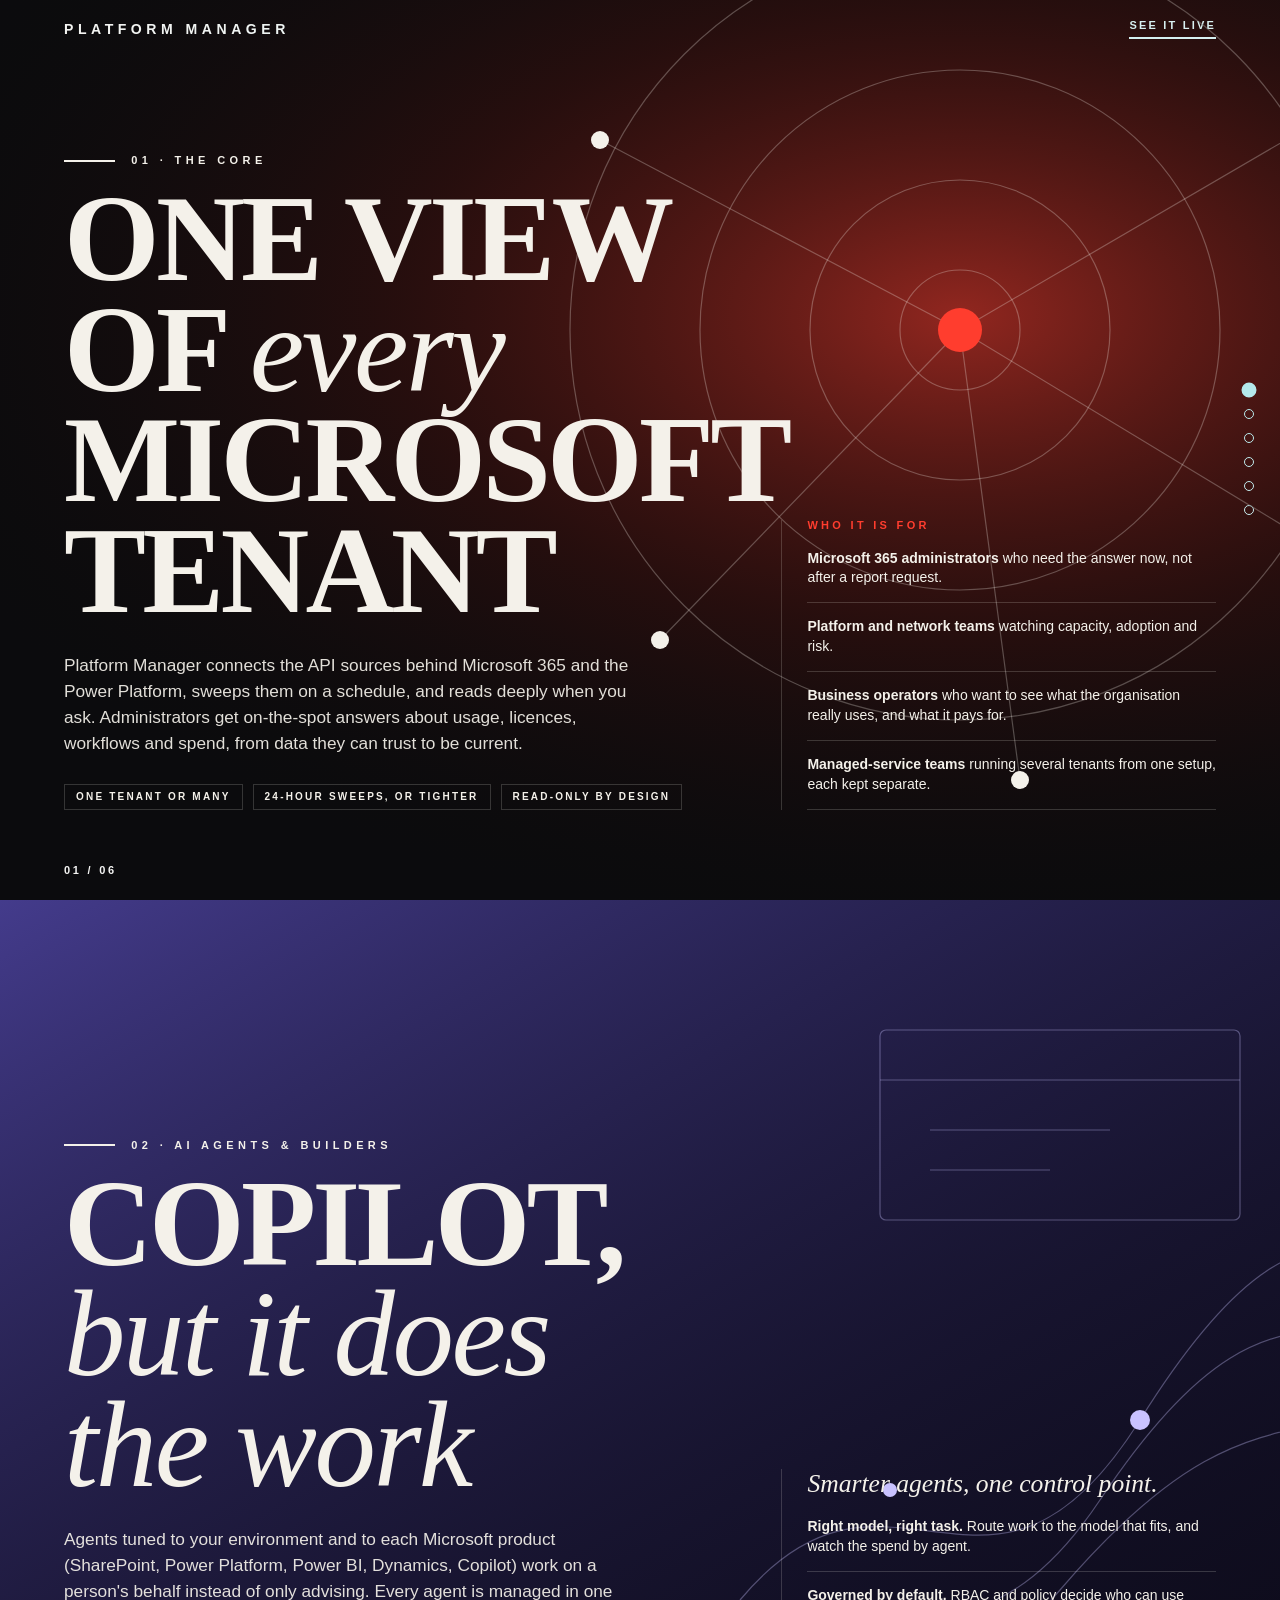
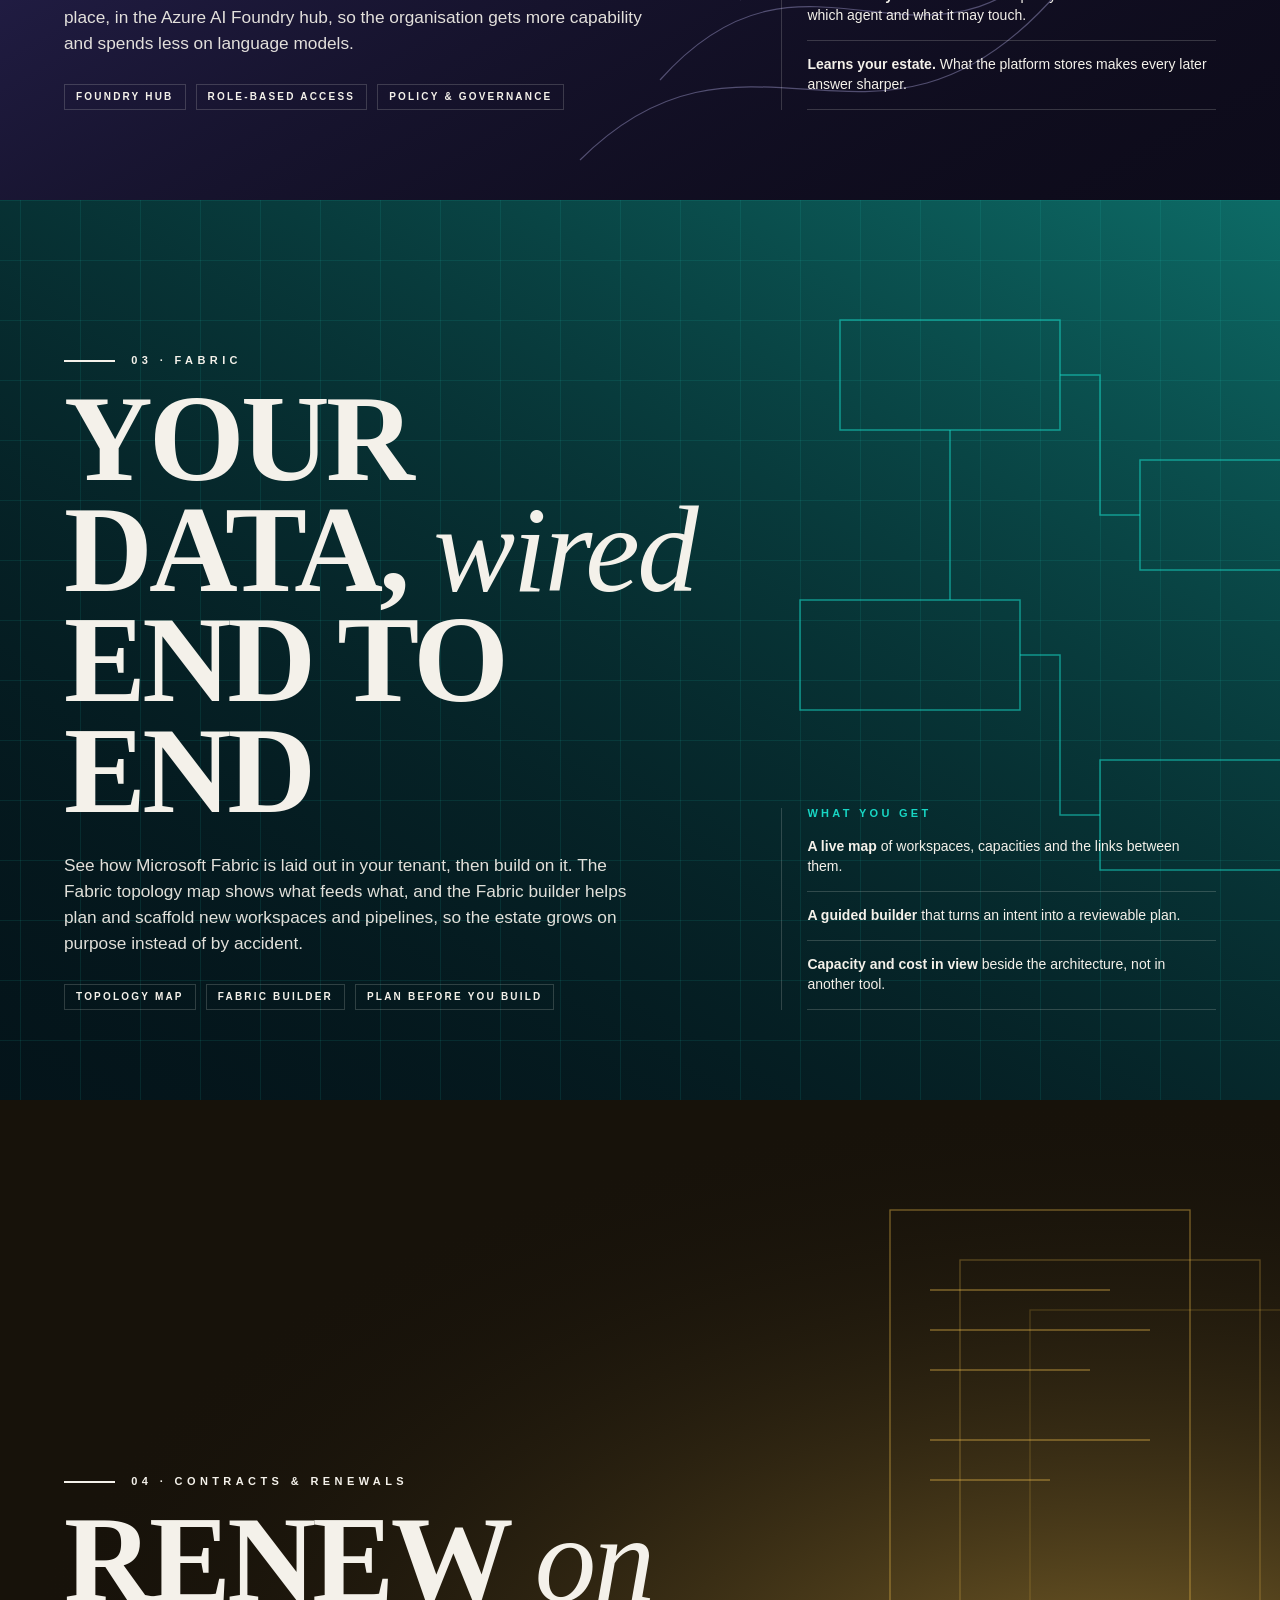
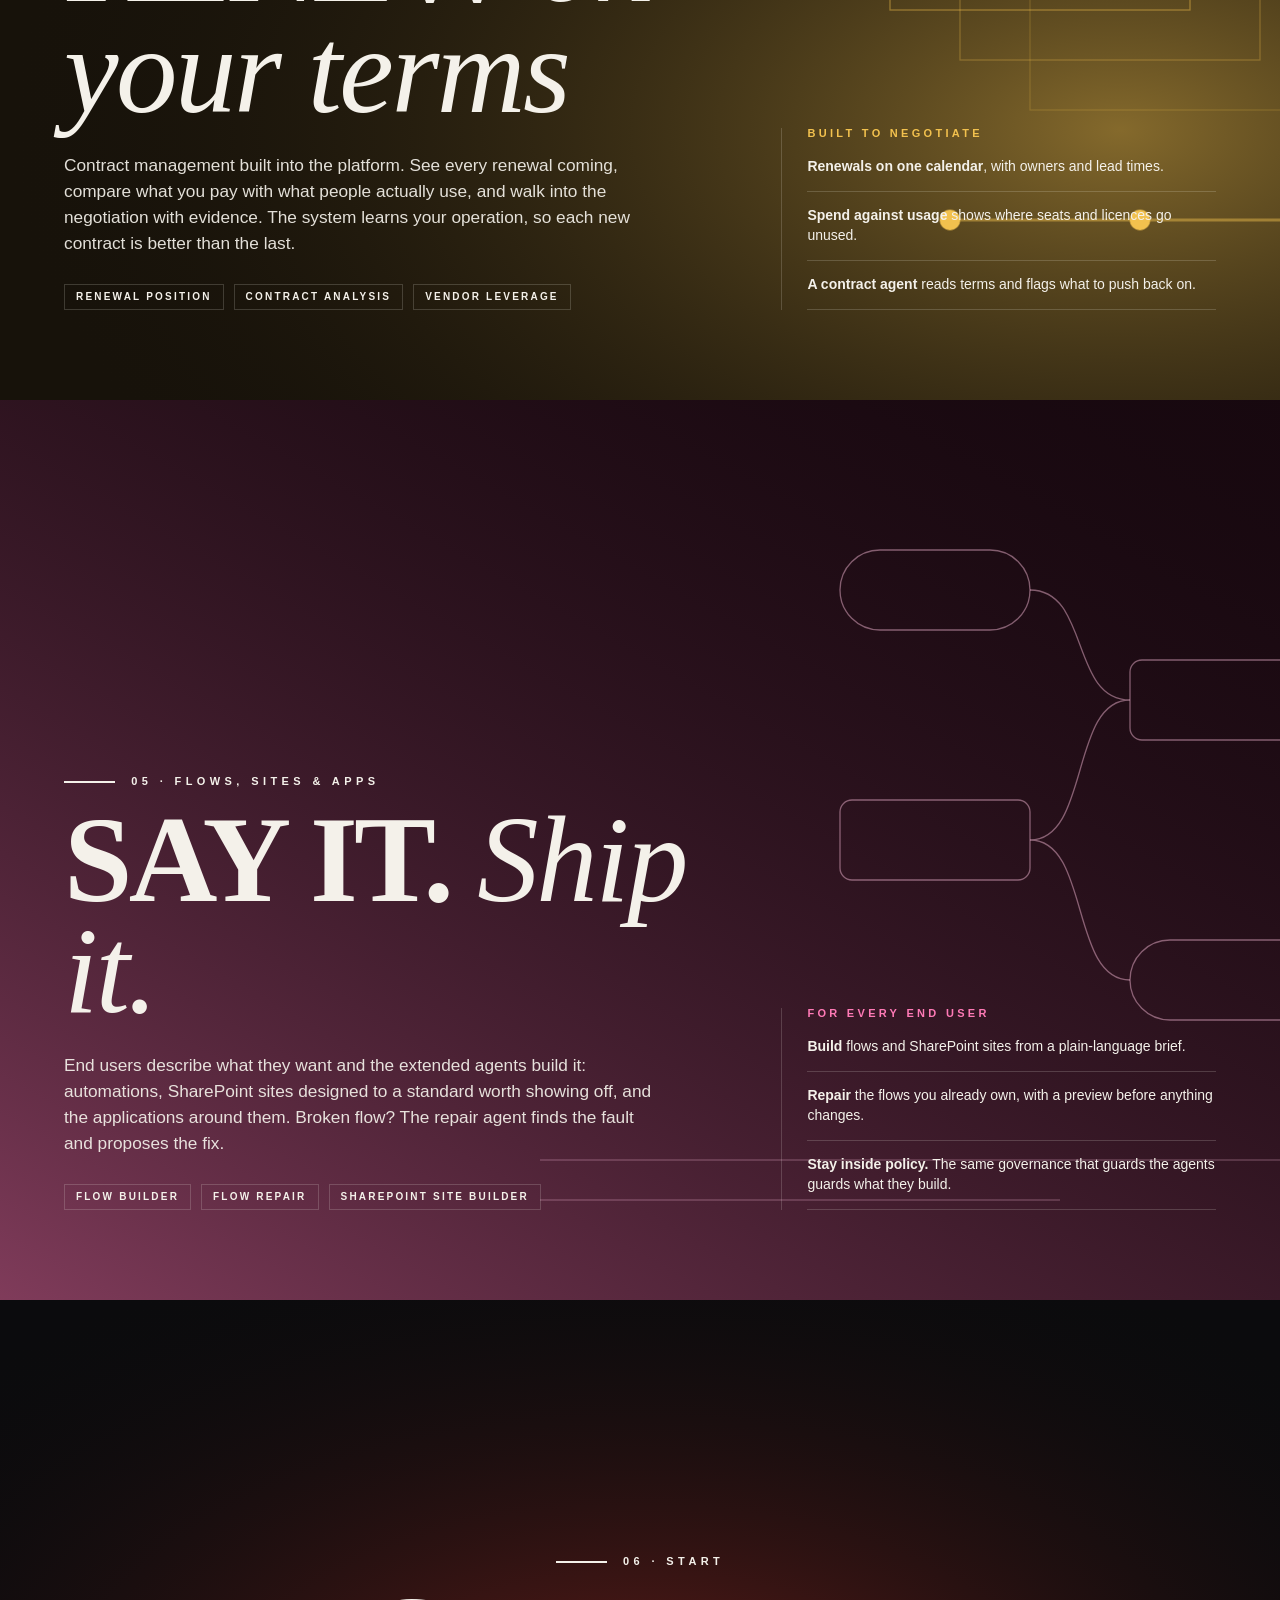
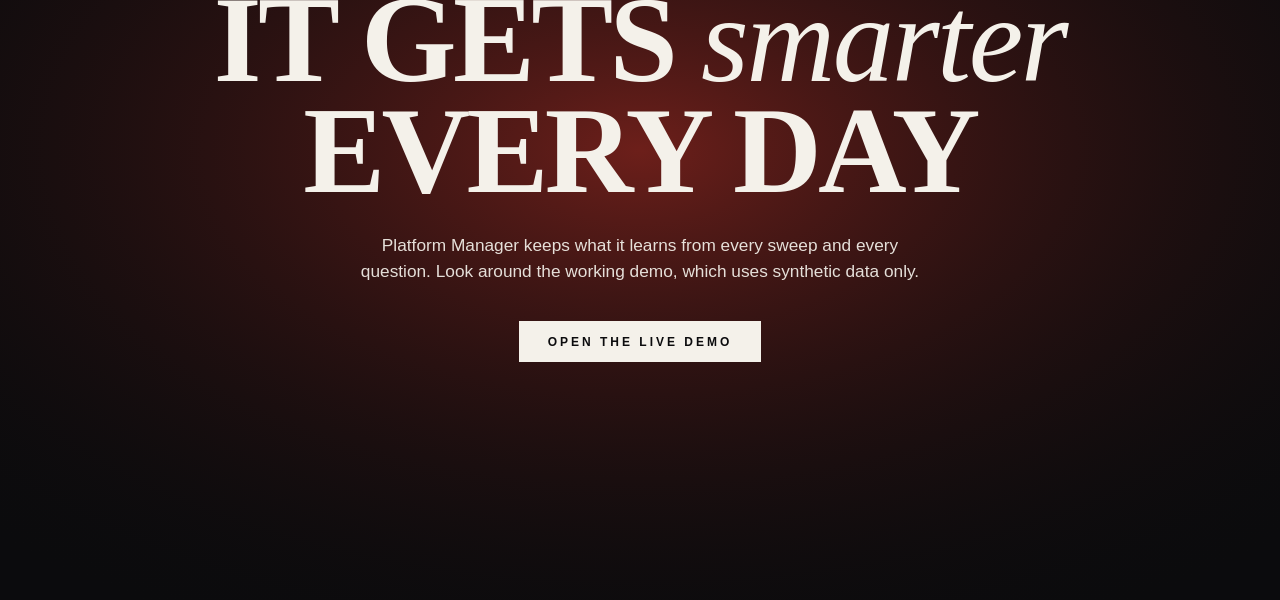
==== showcase.html @ 32d6891d "Add the Platform Manager showcase page Co-Authored-By: Claude Sonnet 5.5 <noreply@anthropic.com>" ====
<!doctype html>
<html lang="en">
<head>
<meta charset="utf-8">
<meta name="viewport" content="width=device-width, initial-scale=1">
<title>Platform Manager: The Showcase</title>
<meta name="description" content="Platform Manager connects your Microsoft data sources, puts governed AI agents in every user's hands, and gets smarter with every question.">
<style>
:root{
  --ink:#0b0b0d; --paper:#f4f1ea; --muted:#9a968c; --line:rgba(244,241,234,.18);
  --a:#ff3d2e; --b:#18d6c4; --c:#f2c14e; --d:#7b6cff; --e:#ff7ab6;
  --serif:"Didot","Bodoni MT","Playfair Display","Times New Roman",serif;
  --sans:"Helvetica Neue","Segoe UI",Arial,sans-serif;
  --pad:clamp(20px,5vw,120px);
}
*{box-sizing:border-box;margin:0;padding:0}
html{scroll-snap-type:y mandatory;scroll-behavior:smooth;background:var(--ink)}
body{background:var(--ink);color:var(--paper);font-family:var(--sans);-webkit-font-smoothing:antialiased}
@media (prefers-reduced-motion:reduce){html{scroll-behavior:auto}*{animation:none!important;transition:none!important}}

/* masthead */
.mast{position:fixed;inset:0 0 auto 0;z-index:20;display:flex;justify-content:space-between;align-items:center;padding:20px var(--pad);mix-blend-mode:difference;color:#fff;pointer-events:none}
.mast>*{pointer-events:auto}
.logo{font:700 clamp(14px,1.1vw,22px)/1 var(--sans);letter-spacing:.32em;text-transform:uppercase;text-decoration:none;color:inherit}
.mast a.cta{font:600 clamp(11px,.8vw,16px)/1 var(--sans);letter-spacing:.2em;text-transform:uppercase;text-decoration:none;color:inherit;border-bottom:2px solid currentColor;padding-bottom:6px}

/* dots */
.dots{position:fixed;right:clamp(12px,2vw,40px);top:50%;transform:translateY(-50%);z-index:20;display:flex;flex-direction:column;gap:14px;mix-blend-mode:difference}
.dots a{display:block;width:10px;height:10px;border:1.5px solid #fff;border-radius:50%;transition:.3s}
.dots a.on{background:#fff;transform:scale(1.5)}
.counter{position:fixed;left:var(--pad);bottom:24px;z-index:20;mix-blend-mode:difference;color:#fff;font:600 clamp(11px,.8vw,16px)/1 var(--sans);letter-spacing:.25em}

/* slides */
.slide{position:relative;min-height:100vh;min-height:100svh;scroll-snap-align:start;display:flex;align-items:flex-end;padding:clamp(90px,12vh,200px) var(--pad) clamp(70px,10vh,160px);overflow:hidden;isolation:isolate}
.art{position:absolute;inset:0;z-index:-1}
.art svg{width:100%;height:100%;display:block}
.wrap{width:100%;display:grid;grid-template-columns:minmax(0,1.5fr) minmax(0,1fr);gap:clamp(24px,5vw,140px);align-items:end}
.kicker{font:700 clamp(11px,.85vw,18px)/1 var(--sans);letter-spacing:.4em;text-transform:uppercase;margin-bottom:clamp(14px,2vh,32px);display:flex;align-items:center;gap:16px}
.kicker::before{content:"";width:clamp(32px,4vw,90px);height:2px;background:currentColor}
h1,h2{font-family:var(--serif);font-weight:800;line-height:.9;letter-spacing:-.03em;font-size:clamp(46px,9.6vw,260px);text-transform:uppercase}
h1 em,h2 em{font-style:italic;font-weight:400;text-transform:none;letter-spacing:-.02em}
.lede{font:400 clamp(16px,1.35vw,30px)/1.5 var(--sans);max-width:34em;margin-top:clamp(18px,3vh,48px);opacity:.92}
.side{border-left:1px solid var(--line);padding-left:clamp(16px,2vw,48px)}
.side h3{font:700 clamp(11px,.8vw,16px)/1 var(--sans);letter-spacing:.3em;text-transform:uppercase;margin-bottom:18px;color:var(--accent)}
.side ul{list-style:none;display:grid;gap:clamp(10px,1.6vh,22px)}
.side li{font:400 clamp(14px,1.05vw,24px)/1.4 var(--sans);padding-bottom:clamp(10px,1.6vh,22px);border-bottom:1px solid var(--line)}
.side li b{font-weight:700;color:var(--paper)}
.big{font-family:var(--serif);font-style:italic;font-size:clamp(20px,2vw,46px);line-height:1.2;margin-bottom:clamp(14px,2vh,28px)}
.tag{display:inline-block;margin:clamp(18px,3vh,40px) 10px 0 0;padding:.7em 1.1em;border:1px solid var(--line);font:600 clamp(10px,.75vw,15px)/1 var(--sans);letter-spacing:.22em;text-transform:uppercase}

/* per-slide themes */
.s1{--accent:var(--a);background:#0b0b0d}
.s2{--accent:var(--d);background:#0d0b1a}
.s3{--accent:var(--b);background:#04141a}
.s4{--accent:var(--c);background:#17120a}
.s5{--accent:var(--e);background:#17080f}
.s6{--accent:var(--a);background:#0b0b0d;align-items:center;text-align:center}
.s6 .wrap{grid-template-columns:1fr;justify-items:center}
.btn{display:inline-block;margin-top:clamp(24px,4vh,56px);padding:1.2em 2.4em;background:var(--paper);color:var(--ink);font:700 clamp(12px,.9vw,18px)/1 var(--sans);letter-spacing:.25em;text-transform:uppercase;text-decoration:none}
.btn:hover{background:var(--a);color:#fff}
.s6 .lede{margin-inline:auto}

/* motion: slow drift on the art, reveal on entry */
.art .drift{animation:drift 26s ease-in-out infinite alternate;transform-origin:center}
@keyframes drift{from{transform:scale(1) translate3d(0,0,0)}to{transform:scale(1.07) translate3d(-1.5%,1%,0)}}
.slide .wrap>*{opacity:0;transform:translateY(28px);transition:opacity .9s ease,transform .9s ease}
.slide.in .wrap>*{opacity:1;transform:none}
.slide.in .wrap>*:nth-child(2){transition-delay:.18s}
.noscript .wrap>*{opacity:1;transform:none}

@media (max-width:860px){
  .wrap{grid-template-columns:1fr}
  .side{border-left:0;border-top:1px solid var(--line);padding:20px 0 0}
  .slide{align-items:flex-start;padding-top:96px}
  .dots{display:none}
  h1,h2{font-size:clamp(40px,13vw,90px)}
}
</style>
</head>
<body>
<header class="mast">
  <a class="logo" href="#core">Platform Manager</a>
  <a class="cta" href="#start">See it live</a>
</header>
<nav class="dots" aria-label="Chapters">
  <a href="#core" aria-label="The core"></a><a href="#agents" aria-label="AI agents"></a><a href="#fabric" aria-label="Fabric"></a><a href="#contracts" aria-label="Contracts"></a><a href="#builders" aria-label="Builders"></a><a href="#start" aria-label="Start"></a>
</nav>
<div class="counter" id="counter">01 / 06</div>

<!-- 1 · THE CORE -->
<section class="slide s1" id="core" aria-labelledby="t1">
  <div class="art" aria-hidden="true"><svg viewBox="0 0 1600 900" preserveAspectRatio="xMidYMid slice"><defs>
    <radialGradient id="g1" cx="70%" cy="35%" r="70%"><stop offset="0" stop-color="#ff3d2e" stop-opacity=".55"/><stop offset=".5" stop-color="#7a1810" stop-opacity=".25"/><stop offset="1" stop-color="#0b0b0d" stop-opacity="0"/></radialGradient></defs>
    <rect width="1600" height="900" fill="url(#g1)"/>
    <g class="drift" fill="none" stroke="#f4f1ea" stroke-opacity=".28" stroke-width="1.2">
      <circle cx="1120" cy="330" r="60"/><circle cx="1120" cy="330" r="150"/><circle cx="1120" cy="330" r="260"/><circle cx="1120" cy="330" r="390"/>
      <path d="M1120 330 L760 140 M1120 330 L1480 120 M1120 330 L1500 560 M1120 330 L820 640 M1120 330 L1180 780"/>
      <g fill="#f4f1ea" stroke="none"><circle cx="760" cy="140" r="9"/><circle cx="1480" cy="120" r="9"/><circle cx="1500" cy="560" r="9"/><circle cx="820" cy="640" r="9"/><circle cx="1180" cy="780" r="9"/></g>
      <circle cx="1120" cy="330" r="22" fill="#ff3d2e" stroke="none"/>
    </g></svg></div>
  <div class="wrap">
    <div>
      <div class="kicker">01 · The core</div>
      <h1 id="t1">One view of <em>every</em> Microsoft tenant</h1>
      <p class="lede">Platform Manager connects the API sources behind Microsoft 365 and the Power Platform, sweeps them on a schedule, and reads deeply when you ask. Administrators get on-the-spot answers about usage, licences, workflows and spend, from data they can trust to be current.</p>
      <span class="tag">One tenant or many</span><span class="tag">24-hour sweeps, or tighter</span><span class="tag">Read-only by design</span>
    </div>
    <aside class="side">
      <h3>Who it is for</h3>
      <ul>
        <li><b>Microsoft 365 administrators</b> who need the answer now, not after a report request.</li>
        <li><b>Platform and network teams</b> watching capacity, adoption and risk.</li>
        <li><b>Business operators</b> who want to see what the organisation really uses, and what it pays for.</li>
        <li><b>Managed-service teams</b> running several tenants from one setup, each kept separate.</li>
      </ul>
    </aside>
  </div>
</section>

<!-- 2 · AGENTS -->
<section class="slide s2" id="agents" aria-labelledby="t2">
  <div class="art" aria-hidden="true"><svg viewBox="0 0 1600 900" preserveAspectRatio="xMidYMid slice"><defs>
    <linearGradient id="g2" x1="0" y1="0" x2="1" y2="1"><stop offset="0" stop-color="#7b6cff" stop-opacity=".55"/><stop offset="1" stop-color="#0d0b1a" stop-opacity="0"/></linearGradient></defs>
    <rect width="1600" height="900" fill="url(#g2)"/>
    <g class="drift" fill="none" stroke="#c9c2ff" stroke-opacity=".35" stroke-width="1.2">
      <path d="M900 700 C1050 520 1150 760 1300 520 S1500 380 1600 300"/><path d="M820 780 C980 600 1100 840 1260 600 S1480 470 1600 390"/><path d="M740 860 C910 690 1040 900 1220 690 S1460 560 1600 480"/>
      <g fill="#c9c2ff" stroke="none"><circle cx="1300" cy="520" r="10"/><circle cx="1050" cy="590" r="7"/><circle cx="1460" cy="400" r="12"/></g>
      <rect x="1040" y="130" width="360" height="190" rx="6"/><path d="M1040 180h360M1090 230h180M1090 270h120"/>
    </g></svg></div>
  <div class="wrap">
    <div>
      <div class="kicker">02 · AI agents &amp; builders</div>
      <h2 id="t2">Copilot, <em>but it does the work</em></h2>
      <p class="lede">Agents tuned to your environment and to each Microsoft product (SharePoint, Power Platform, Power BI, Dynamics, Copilot) work on a person's behalf instead of only advising. Every agent is managed in one place, in the Azure AI Foundry hub, so the organisation gets more capability and spends less on language models.</p>
      <span class="tag">Foundry hub</span><span class="tag">Role-based access</span><span class="tag">Policy &amp; governance</span>
    </div>
    <aside class="side">
      <p class="big">Smarter agents, one control point.</p>
      <ul>
        <li><b>Right model, right task.</b> Route work to the model that fits, and watch the spend by agent.</li>
        <li><b>Governed by default.</b> RBAC and policy decide who can use which agent and what it may touch.</li>
        <li><b>Learns your estate.</b> What the platform stores makes every later answer sharper.</li>
      </ul>
    </aside>
  </div>
</section>

<!-- 3 · FABRIC -->
<section class="slide s3" id="fabric" aria-labelledby="t3">
  <div class="art" aria-hidden="true"><svg viewBox="0 0 1600 900" preserveAspectRatio="xMidYMid slice"><defs>
    <linearGradient id="g3" x1="1" y1="0" x2="0" y2="1"><stop offset="0" stop-color="#18d6c4" stop-opacity=".5"/><stop offset="1" stop-color="#04141a" stop-opacity="0"/></linearGradient>
    <pattern id="p3" width="60" height="60" patternUnits="userSpaceOnUse"><path d="M60 0H0V60" fill="none" stroke="#18d6c4" stroke-opacity=".2"/></pattern></defs>
    <rect width="1600" height="900" fill="url(#g3)"/><rect width="1600" height="900" fill="url(#p3)"/>
    <g class="drift" fill="none" stroke="#18d6c4" stroke-opacity=".6" stroke-width="1.5">
      <rect x="1000" y="120" width="220" height="110"/><rect x="1300" y="260" width="220" height="110"/><rect x="960" y="400" width="220" height="110"/><rect x="1260" y="560" width="260" height="110"/>
      <path d="M1220 175H1260V315H1300M1110 230V400M1180 455H1220V615H1260"/>
    </g></svg></div>
  <div class="wrap">
    <div>
      <div class="kicker">03 · Fabric</div>
      <h2 id="t3">Your data, <em>wired</em> end to end</h2>
      <p class="lede">See how Microsoft Fabric is laid out in your tenant, then build on it. The Fabric topology map shows what feeds what, and the Fabric builder helps plan and scaffold new workspaces and pipelines, so the estate grows on purpose instead of by accident.</p>
      <span class="tag">Topology map</span><span class="tag">Fabric builder</span><span class="tag">Plan before you build</span>
    </div>
    <aside class="side">
      <h3>What you get</h3>
      <ul>
        <li><b>A live map</b> of workspaces, capacities and the links between them.</li>
        <li><b>A guided builder</b> that turns an intent into a reviewable plan.</li>
        <li><b>Capacity and cost in view</b> beside the architecture, not in another tool.</li>
      </ul>
    </aside>
  </div>
</section>

<!-- 4 · CONTRACTS -->
<section class="slide s4" id="contracts" aria-labelledby="t4">
  <div class="art" aria-hidden="true"><svg viewBox="0 0 1600 900" preserveAspectRatio="xMidYMid slice"><defs>
    <radialGradient id="g4" cx="80%" cy="70%" r="70%"><stop offset="0" stop-color="#f2c14e" stop-opacity=".5"/><stop offset="1" stop-color="#17120a" stop-opacity="0"/></radialGradient></defs>
    <rect width="1600" height="900" fill="url(#g4)"/>
    <g class="drift" fill="none" stroke="#f2c14e" stroke-opacity=".45" stroke-width="1.3">
      <rect x="1050" y="110" width="300" height="400"/><rect x="1120" y="160" width="300" height="400" stroke-opacity=".3"/><rect x="1190" y="210" width="300" height="400" stroke-opacity=".2"/>
      <path d="M1090 190h180M1090 230h220M1090 270h160M1090 340h220M1090 380h120"/>
      <path d="M1110 720h380" stroke-width="3"/><circle cx="1110" cy="720" r="10" fill="#f2c14e"/><circle cx="1300" cy="720" r="10" fill="#f2c14e"/><circle cx="1490" cy="720" r="10" fill="#f2c14e"/>
    </g></svg></div>
  <div class="wrap">
    <div>
      <div class="kicker">04 · Contracts &amp; renewals</div>
      <h2 id="t4">Renew <em>on your terms</em></h2>
      <p class="lede">Contract management built into the platform. See every renewal coming, compare what you pay with what people actually use, and walk into the negotiation with evidence. The system learns your operation, so each new contract is better than the last.</p>
      <span class="tag">Renewal position</span><span class="tag">Contract analysis</span><span class="tag">Vendor leverage</span>
    </div>
    <aside class="side">
      <h3>Built to negotiate</h3>
      <ul>
        <li><b>Renewals on one calendar</b>, with owners and lead times.</li>
        <li><b>Spend against usage</b> shows where seats and licences go unused.</li>
        <li><b>A contract agent</b> reads terms and flags what to push back on.</li>
      </ul>
    </aside>
  </div>
</section>

<!-- 5 · BUILDERS -->
<section class="slide s5" id="builders" aria-labelledby="t5">
  <div class="art" aria-hidden="true"><svg viewBox="0 0 1600 900" preserveAspectRatio="xMidYMid slice"><defs>
    <linearGradient id="g5" x1="0" y1="1" x2="1" y2="0"><stop offset="0" stop-color="#ff7ab6" stop-opacity=".5"/><stop offset="1" stop-color="#17080f" stop-opacity="0"/></linearGradient></defs>
    <rect width="1600" height="900" fill="url(#g5)"/>
    <g class="drift" fill="none" stroke="#ffc2de" stroke-opacity=".45" stroke-width="1.3">
      <rect x="1000" y="150" width="190" height="80" rx="40"/><rect x="1290" y="260" width="190" height="80" rx="12"/><rect x="1000" y="400" width="190" height="80" rx="12"/><rect x="1290" y="540" width="190" height="80" rx="40"/>
      <path d="M1190 190C1250 190 1230 300 1290 300M1290 300C1230 300 1250 440 1190 440M1190 440C1250 440 1230 580 1290 580"/>
      <path d="M700 760h800M700 800h520" stroke-opacity=".25"/>
    </g></svg></div>
  <div class="wrap">
    <div>
      <div class="kicker">05 · Flows, sites &amp; apps</div>
      <h2 id="t5">Say it. <em>Ship it.</em></h2>
      <p class="lede">End users describe what they want and the extended agents build it: automations, SharePoint sites designed to a standard worth showing off, and the applications around them. Broken flow? The repair agent finds the fault and proposes the fix.</p>
      <span class="tag">Flow builder</span><span class="tag">Flow repair</span><span class="tag">SharePoint site builder</span>
    </div>
    <aside class="side">
      <h3>For every end user</h3>
      <ul>
        <li><b>Build</b> flows and SharePoint sites from a plain-language brief.</li>
        <li><b>Repair</b> the flows you already own, with a preview before anything changes.</li>
        <li><b>Stay inside policy.</b> The same governance that guards the agents guards what they build.</li>
      </ul>
    </aside>
  </div>
</section>

<!-- 6 · START -->
<section class="slide s6" id="start" aria-labelledby="t6">
  <div class="art" aria-hidden="true"><svg viewBox="0 0 1600 900" preserveAspectRatio="xMidYMid slice"><defs>
    <radialGradient id="g6" cx="50%" cy="50%" r="60%"><stop offset="0" stop-color="#ff3d2e" stop-opacity=".4"/><stop offset="1" stop-color="#0b0b0d" stop-opacity="0"/></radialGradient></defs>
    <rect width="1600" height="900" fill="url(#g6)"/></svg></div>
  <div class="wrap">
    <div>
      <div class="kicker" style="justify-content:center">06 · Start</div>
      <h2 id="t6">It gets <em>smarter</em> every day</h2>
      <p class="lede">Platform Manager keeps what it learns from every sweep and every question. Look around the working demo, which uses synthetic data only.</p>
      <a class="btn" href="index.html">Open the live demo</a>
    </div>
  </div>
</section>

<script>
(function(){
  var slides=[].slice.call(document.querySelectorAll(".slide")),dots=[].slice.call(document.querySelectorAll(".dots a")),counter=document.getElementById("counter");
  function mark(i){dots.forEach(function(d,k){d.classList.toggle("on",k===i)});counter.textContent=("0"+(i+1)).slice(-2)+" / "+("0"+slides.length).slice(-2)}
  if(!("IntersectionObserver" in window)){slides.forEach(function(s){s.classList.add("in")});mark(0);return}
  var io=new IntersectionObserver(function(es){es.forEach(function(e){if(e.isIntersecting){e.target.classList.add("in");mark(slides.indexOf(e.target))}})},{threshold:.55});
  slides.forEach(function(s){io.observe(s)});
  function go(d){var y=window.scrollY,h=window.innerHeight,i=Math.round(y/h)+d;i=Math.max(0,Math.min(slides.length-1,i));slides[i].scrollIntoView()}
  addEventListener("keydown",function(e){if(e.key==="ArrowDown"||e.key==="PageDown"||e.key===" "){e.preventDefault();go(1)}else if(e.key==="ArrowUp"||e.key==="PageUp"){e.preventDefault();go(-1)}});
  mark(0);
})();
</script>
</body>
</html>
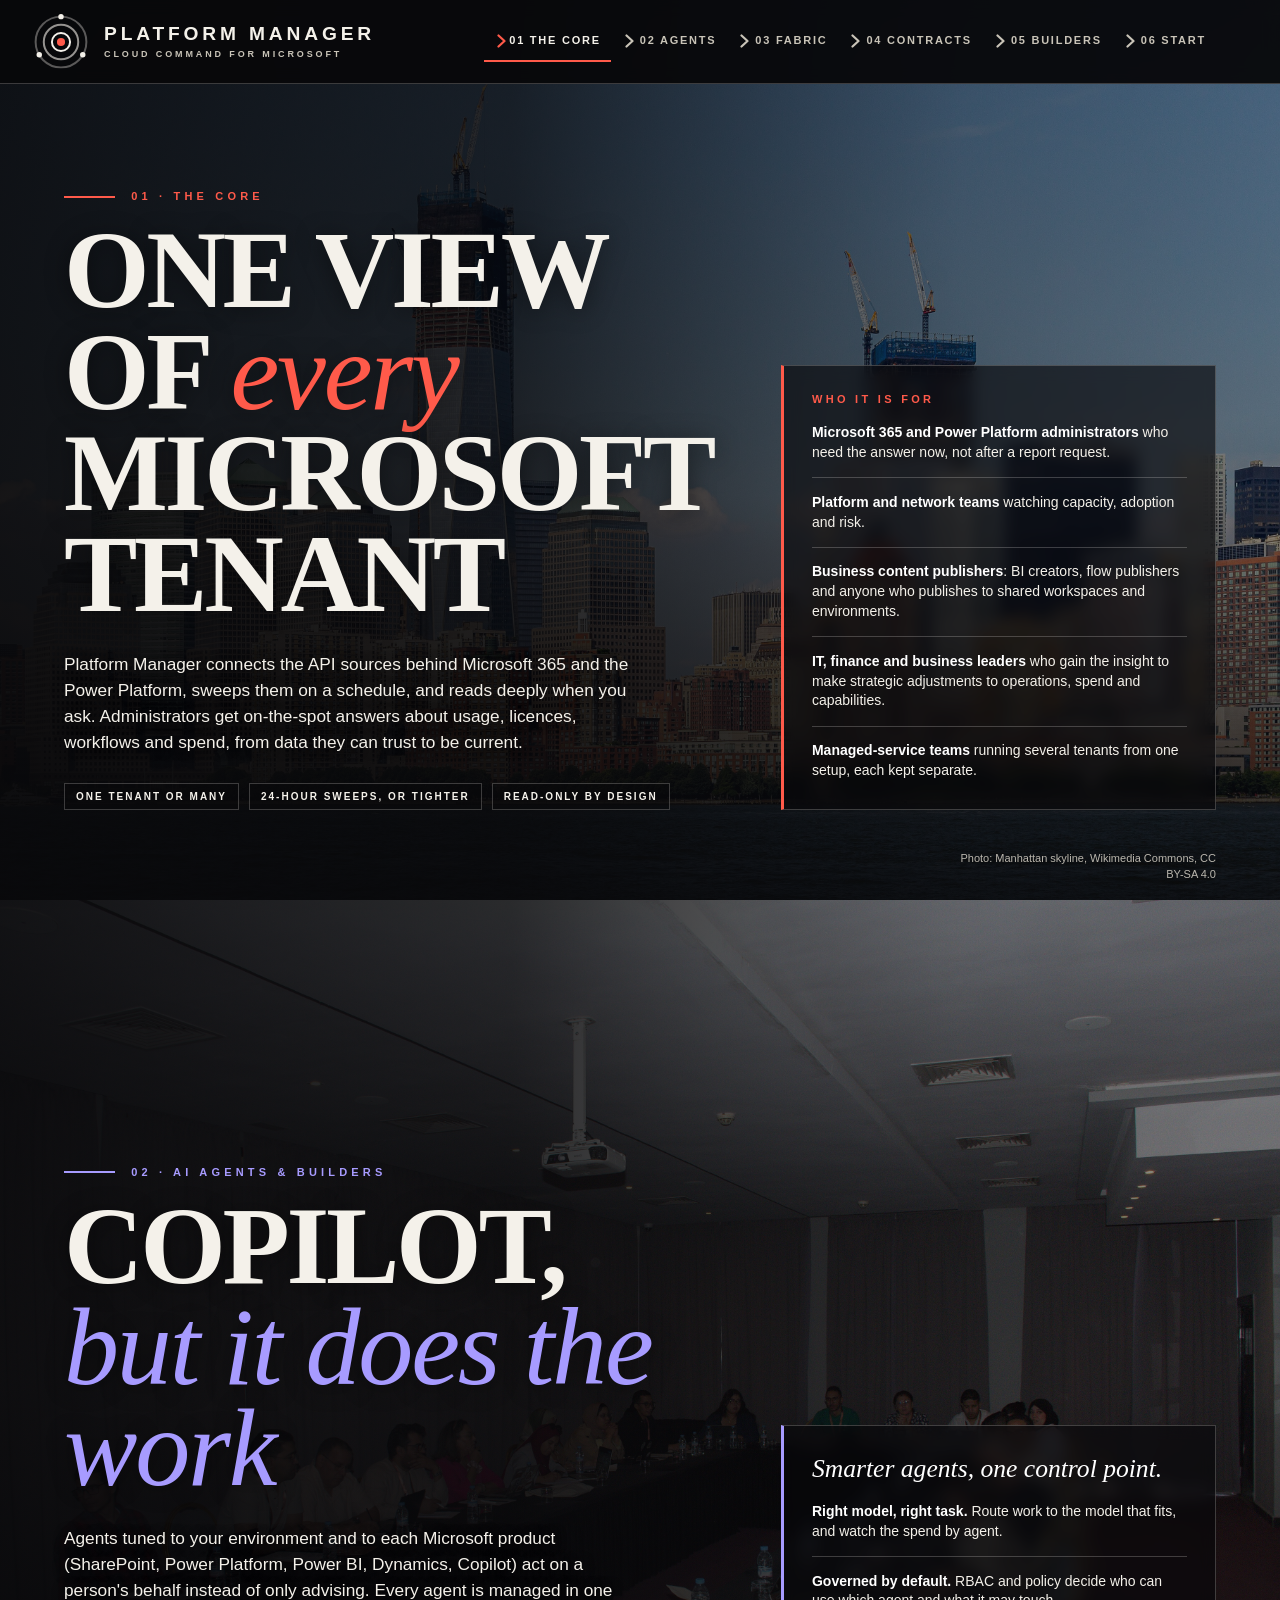
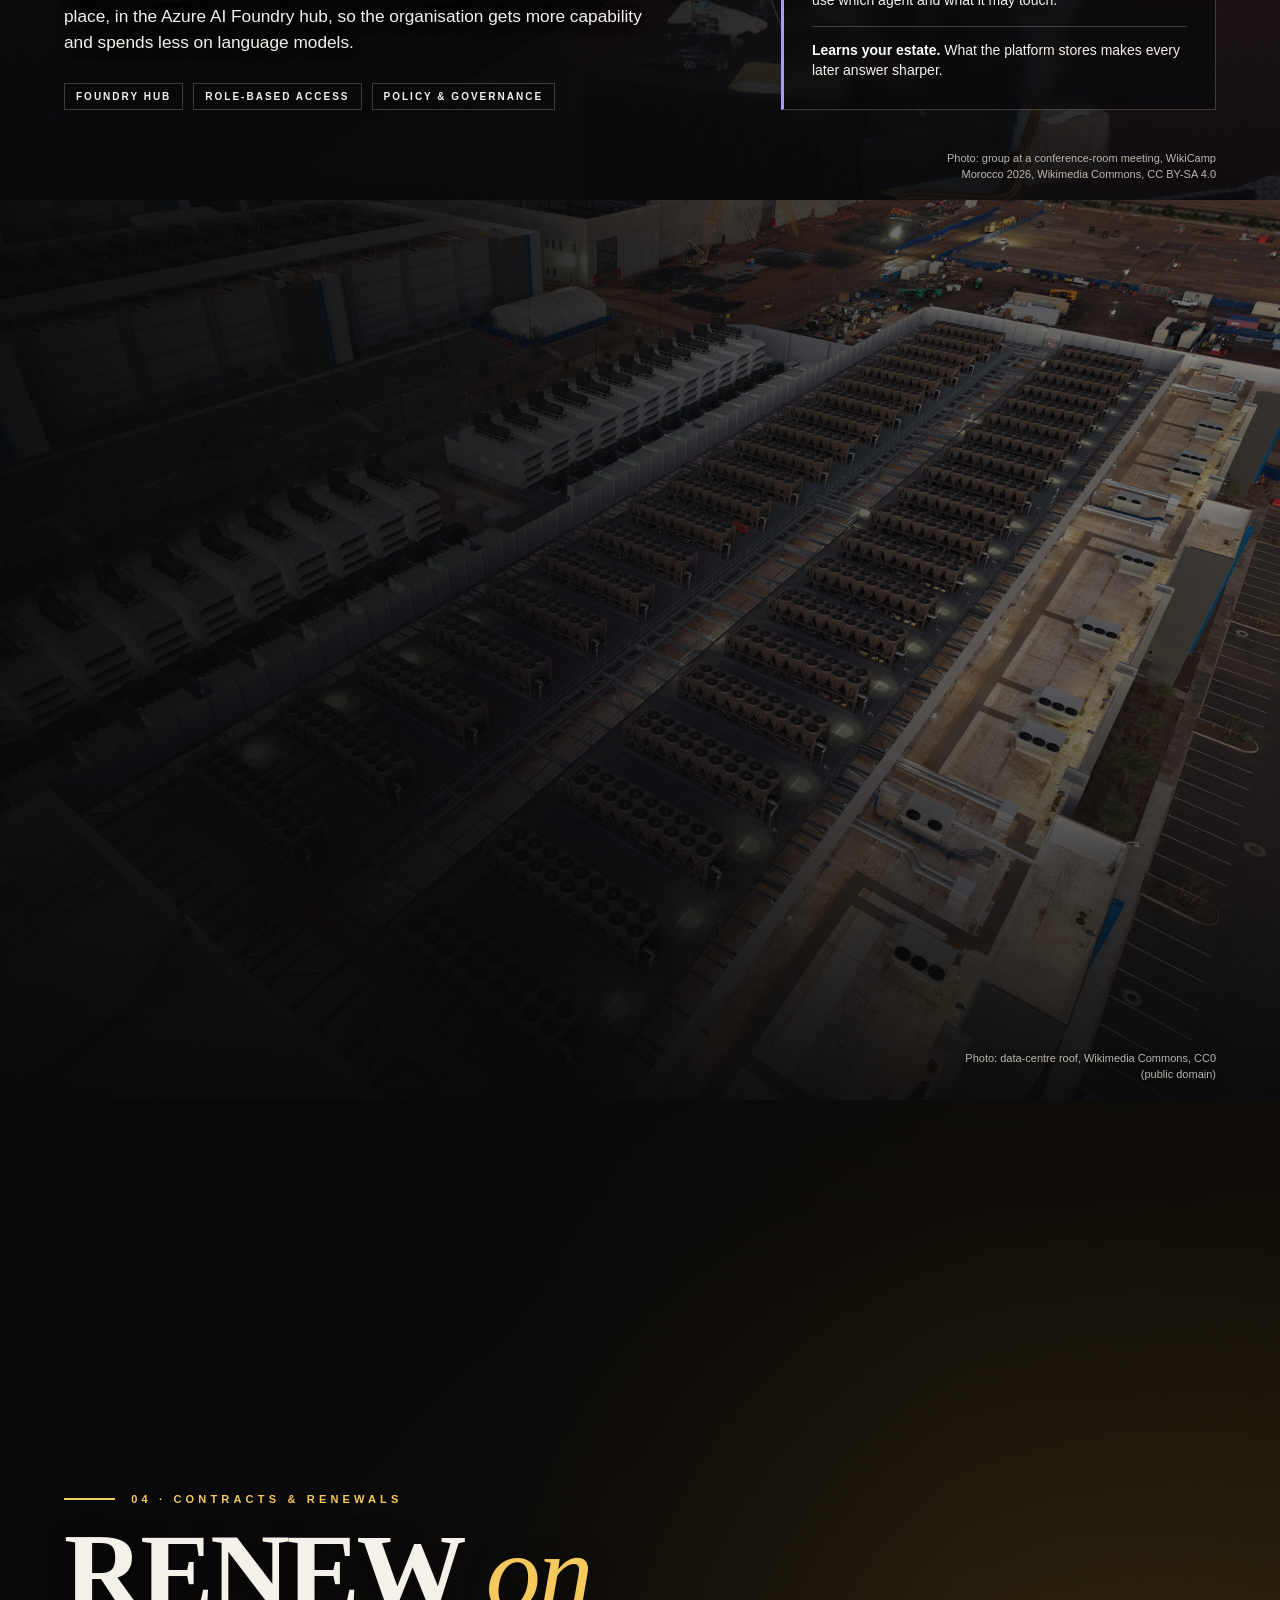
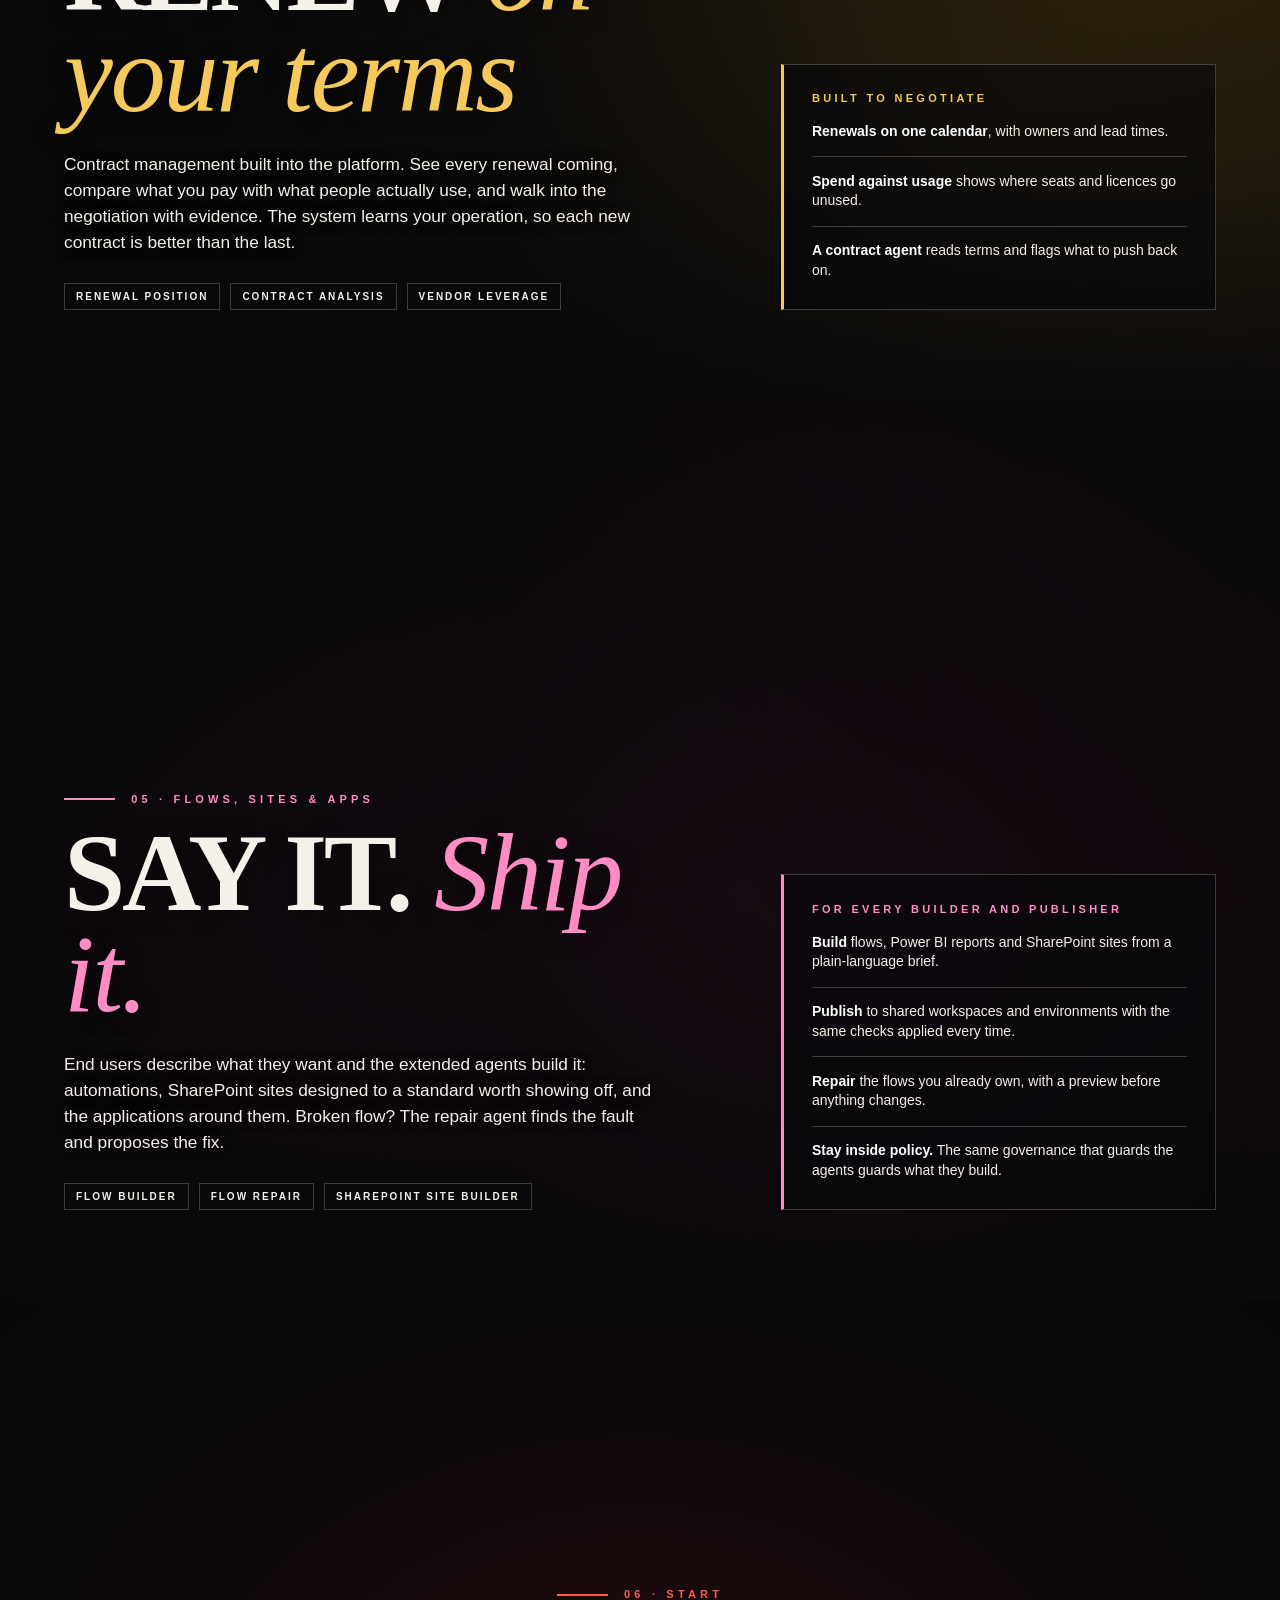
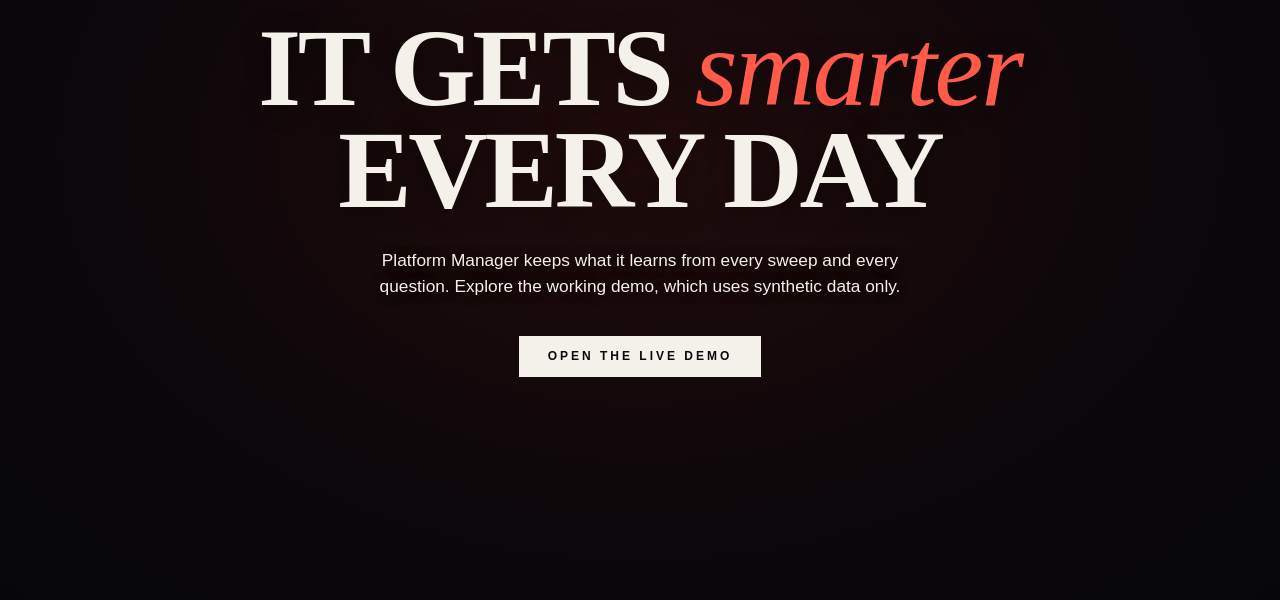
==== commit 1e098d15: "Showcase: photo heroes, locked logo bar with chevron selector Co-Authored-By: Claude Haiku 5.5 <nore" ====
--- a/showcase.html
+++ b/showcase.html
@@ -7,97 +7,123 @@
 <meta name="description" content="Platform Manager connects your Microsoft data sources, puts governed AI agents in every user's hands, and gets smarter with every question.">
 <style>
 :root{
-  --ink:#0b0b0d; --paper:#f4f1ea; --muted:#9a968c; --line:rgba(244,241,234,.18);
-  --a:#ff3d2e; --b:#18d6c4; --c:#f2c14e; --d:#7b6cff; --e:#ff7ab6;
+  --ink:#08080a; --paper:#f4f1ea; --muted:#c9c4b8; --line:rgba(244,241,234,.22);
+  --bar:84px;
+  --a:#ff5a4a; --b:#2fe0cf; --c:#f5c95c; --d:#a79bff; --e:#ff8cc4;
   --serif:"Didot","Bodoni MT","Playfair Display","Times New Roman",serif;
   --sans:"Helvetica Neue","Segoe UI",Arial,sans-serif;
   --pad:clamp(20px,5vw,120px);
 }
 *{box-sizing:border-box;margin:0;padding:0}
-html{scroll-snap-type:y mandatory;scroll-behavior:smooth;background:var(--ink)}
+html{scroll-behavior:smooth;scroll-padding-top:var(--bar);background:var(--ink)}
 body{background:var(--ink);color:var(--paper);font-family:var(--sans);-webkit-font-smoothing:antialiased}
+a{color:inherit}
 @media (prefers-reduced-motion:reduce){html{scroll-behavior:auto}*{animation:none!important;transition:none!important}}
 
-/* masthead */
-.mast{position:fixed;inset:0 0 auto 0;z-index:20;display:flex;justify-content:space-between;align-items:center;padding:20px var(--pad);mix-blend-mode:difference;color:#fff;pointer-events:none}
-.mast>*{pointer-events:auto}
-.logo{font:700 clamp(14px,1.1vw,22px)/1 var(--sans);letter-spacing:.32em;text-transform:uppercase;text-decoration:none;color:inherit}
-.mast a.cta{font:600 clamp(11px,.8vw,16px)/1 var(--sans);letter-spacing:.2em;text-transform:uppercase;text-decoration:none;color:inherit;border-bottom:2px solid currentColor;padding-bottom:6px}
-
-/* dots */
-.dots{position:fixed;right:clamp(12px,2vw,40px);top:50%;transform:translateY(-50%);z-index:20;display:flex;flex-direction:column;gap:14px;mix-blend-mode:difference}
-.dots a{display:block;width:10px;height:10px;border:1.5px solid #fff;border-radius:50%;transition:.3s}
-.dots a.on{background:#fff;transform:scale(1.5)}
-.counter{position:fixed;left:var(--pad);bottom:24px;z-index:20;mix-blend-mode:difference;color:#fff;font:600 clamp(11px,.8vw,16px)/1 var(--sans);letter-spacing:.25em}
-
-/* slides */
-.slide{position:relative;min-height:100vh;min-height:100svh;scroll-snap-align:start;display:flex;align-items:flex-end;padding:clamp(90px,12vh,200px) var(--pad) clamp(70px,10vh,160px);overflow:hidden;isolation:isolate}
-.art{position:absolute;inset:0;z-index:-1}
-.art svg{width:100%;height:100%;display:block}
+/* ---------- locked top bar: rotating logo + chevron section selector ---------- */
+.bar{position:fixed;inset:0 0 auto 0;z-index:30;height:var(--bar);display:flex;align-items:center;gap:clamp(16px,2.5vw,48px);padding:0 var(--pad) 0 clamp(16px,2.5vw,40px);background:rgba(8,8,10,.94);border-bottom:1px solid var(--line);backdrop-filter:blur(8px)}
+.brand{display:flex;align-items:center;gap:14px;text-decoration:none;flex:0 0 auto}
+.mark{width:58px;height:58px;display:block;animation:spin 16s linear infinite;transform-origin:50% 50%}
+@keyframes spin{to{transform:rotate(360deg)}}
+.word{font:800 clamp(15px,1.5vw,24px)/1 var(--sans);letter-spacing:.2em;text-transform:uppercase;white-space:nowrap}
+.word small{display:block;font:600 clamp(9px,.7vw,11px)/1 var(--sans);letter-spacing:.32em;color:var(--muted);margin-top:6px}
+.chev{display:flex;align-items:center;gap:4px;overflow-x:auto;scrollbar-width:none;min-width:0;flex:1 1 auto;justify-content:flex-end}
+.chev::-webkit-scrollbar{display:none}
+.chev a{display:flex;align-items:center;gap:6px;flex:0 0 auto;padding:12px 10px;text-decoration:none;font:600 clamp(11px,.8vw,14px)/1 var(--sans);letter-spacing:.16em;text-transform:uppercase;color:var(--muted);border-bottom:2px solid transparent;transition:color .25s,border-color .25s}
+.chev a svg{width:9px;height:14px;flex:0 0 auto;fill:none;stroke:currentColor;stroke-width:2.2;stroke-linejoin:round;stroke-linecap:round;transition:transform .25s}
+.chev a:hover{color:var(--paper)}
+.chev a.on{color:var(--paper);border-bottom-color:var(--accent,var(--a))}
+.chev a.on svg{transform:translateX(3px);stroke:var(--accent,var(--a))}
+.chev a:focus-visible{outline:2px solid var(--paper);outline-offset:2px}
+@media (max-width:1100px){.word small{display:none}}
+@media (max-width:860px){
+  :root{--bar:72px}
+  .mark{width:44px;height:44px}
+  .word{font-size:13px}
+  .chev a span{display:none}
+  .chev a{padding:10px 8px}
+  .chev a svg{width:12px;height:16px}
+}
+
+/* ---------- chapters ---------- */
+.slide{position:relative;min-height:100vh;min-height:100svh;display:flex;align-items:flex-end;padding:calc(var(--bar) + clamp(40px,8vh,120px)) var(--pad) clamp(64px,10vh,140px);overflow:hidden;isolation:isolate;background:#0b0b0d;scroll-margin-top:0}
+.bg{position:absolute;inset:0;width:100%;height:100%;object-fit:cover;z-index:-2;transform-origin:center;animation:drift 30s ease-in-out infinite alternate}
+@keyframes drift{from{transform:scale(1)}to{transform:scale(1.06) translate3d(-1.2%,.6%,0)}}
+/* contrast: dark wash from the left (where the words sit) and from the bottom, so copy stays readable over any photo */
+.scrim{position:absolute;inset:0;z-index:-1;background:
+  linear-gradient(90deg,rgba(8,8,10,.94) 0%,rgba(8,8,10,.86) 40%,rgba(8,8,10,.55) 75%,rgba(8,8,10,.45) 100%),
+  linear-gradient(0deg,rgba(8,8,10,.85) 0%,rgba(8,8,10,0) 45%)}
 .wrap{width:100%;display:grid;grid-template-columns:minmax(0,1.5fr) minmax(0,1fr);gap:clamp(24px,5vw,140px);align-items:end}
-.kicker{font:700 clamp(11px,.85vw,18px)/1 var(--sans);letter-spacing:.4em;text-transform:uppercase;margin-bottom:clamp(14px,2vh,32px);display:flex;align-items:center;gap:16px}
+.kicker{font:700 clamp(11px,.85vw,18px)/1 var(--sans);letter-spacing:.38em;text-transform:uppercase;margin-bottom:clamp(14px,2vh,30px);display:flex;align-items:center;gap:16px;color:var(--accent)}
 .kicker::before{content:"";width:clamp(32px,4vw,90px);height:2px;background:currentColor}
-h1,h2{font-family:var(--serif);font-weight:800;line-height:.9;letter-spacing:-.03em;font-size:clamp(46px,9.6vw,260px);text-transform:uppercase}
-h1 em,h2 em{font-style:italic;font-weight:400;text-transform:none;letter-spacing:-.02em}
-.lede{font:400 clamp(16px,1.35vw,30px)/1.5 var(--sans);max-width:34em;margin-top:clamp(18px,3vh,48px);opacity:.92}
-.side{border-left:1px solid var(--line);padding-left:clamp(16px,2vw,48px)}
-.side h3{font:700 clamp(11px,.8vw,16px)/1 var(--sans);letter-spacing:.3em;text-transform:uppercase;margin-bottom:18px;color:var(--accent)}
-.side ul{list-style:none;display:grid;gap:clamp(10px,1.6vh,22px)}
-.side li{font:400 clamp(14px,1.05vw,24px)/1.4 var(--sans);padding-bottom:clamp(10px,1.6vh,22px);border-bottom:1px solid var(--line)}
-.side li b{font-weight:700;color:var(--paper)}
-.big{font-family:var(--serif);font-style:italic;font-size:clamp(20px,2vw,46px);line-height:1.2;margin-bottom:clamp(14px,2vh,28px)}
-.tag{display:inline-block;margin:clamp(18px,3vh,40px) 10px 0 0;padding:.7em 1.1em;border:1px solid var(--line);font:600 clamp(10px,.75vw,15px)/1 var(--sans);letter-spacing:.22em;text-transform:uppercase}
-
-/* per-slide themes */
-.s1{--accent:var(--a);background:#0b0b0d}
-.s2{--accent:var(--d);background:#0d0b1a}
-.s3{--accent:var(--b);background:#04141a}
-.s4{--accent:var(--c);background:#17120a}
-.s5{--accent:var(--e);background:#17080f}
-.s6{--accent:var(--a);background:#0b0b0d;align-items:center;text-align:center}
+h1,h2{font-family:var(--serif);font-weight:800;line-height:.92;letter-spacing:-.03em;font-size:clamp(46px,8.6vw,220px);text-transform:uppercase;text-shadow:0 2px 24px rgba(0,0,0,.45)}
+h1 em,h2 em{font-style:italic;font-weight:400;text-transform:none;letter-spacing:-.02em;color:var(--accent)}
+.lede{font:400 clamp(16px,1.35vw,28px)/1.5 var(--sans);max-width:34em;margin-top:clamp(18px,3vh,44px);color:var(--paper);text-shadow:0 1px 12px rgba(0,0,0,.6)}
+.side{border:1px solid var(--line);border-left:3px solid var(--accent);background:rgba(8,8,10,.62);-webkit-backdrop-filter:blur(8px);backdrop-filter:blur(8px);padding:clamp(18px,2.2vw,40px)}
+.side h3{font:700 clamp(11px,.8vw,15px)/1 var(--sans);letter-spacing:.3em;text-transform:uppercase;margin-bottom:18px;color:var(--accent)}
+.side ul{list-style:none;display:grid;gap:clamp(10px,1.6vh,20px)}
+.side li{font:400 clamp(14px,1.05vw,22px)/1.42 var(--sans);padding-bottom:clamp(10px,1.6vh,20px);border-bottom:1px solid var(--line);color:var(--paper)}
+.side li:last-child{border-bottom:0;padding-bottom:0}
+.side li b{font-weight:700;color:#fff}
+.big{font-family:var(--serif);font-style:italic;font-size:clamp(20px,2vw,42px);line-height:1.18;margin-bottom:clamp(14px,2vh,26px);color:#fff}
+.tag{display:inline-block;margin:clamp(18px,3vh,36px) 10px 0 0;padding:.75em 1.1em;border:1px solid var(--line);background:rgba(8,8,10,.5);font:600 clamp(10px,.75vw,14px)/1 var(--sans);letter-spacing:.2em;text-transform:uppercase;color:var(--paper)}
+.credit{position:absolute;right:var(--pad);bottom:18px;z-index:1;font:500 11px/1.4 var(--sans);color:#d8d3c8;opacity:.85;text-align:right;max-width:44ch;text-shadow:0 1px 6px rgba(0,0,0,.8)}
+
+/* per-chapter accent */
+.s1{--accent:var(--a)} .s2{--accent:var(--d)} .s3{--accent:var(--b)}
+.s4{--accent:var(--c)} .s5{--accent:var(--e)} .s6{--accent:var(--a)}
+.s6{align-items:center;text-align:center}
 .s6 .wrap{grid-template-columns:1fr;justify-items:center}
-.btn{display:inline-block;margin-top:clamp(24px,4vh,56px);padding:1.2em 2.4em;background:var(--paper);color:var(--ink);font:700 clamp(12px,.9vw,18px)/1 var(--sans);letter-spacing:.25em;text-transform:uppercase;text-decoration:none}
+.s6 .kicker{justify-content:center}
+.s6 .lede{margin-inline:auto}
+.btn{display:inline-block;margin-top:clamp(24px,4vh,52px);padding:1.2em 2.4em;background:var(--paper);color:var(--ink);font:700 clamp(12px,.9vw,17px)/1 var(--sans);letter-spacing:.25em;text-transform:uppercase;text-decoration:none}
 .btn:hover{background:var(--a);color:#fff}
-.s6 .lede{margin-inline:auto}
-
-/* motion: slow drift on the art, reveal on entry */
-.art .drift{animation:drift 26s ease-in-out infinite alternate;transform-origin:center}
-@keyframes drift{from{transform:scale(1) translate3d(0,0,0)}to{transform:scale(1.07) translate3d(-1.5%,1%,0)}}
-.slide .wrap>*{opacity:0;transform:translateY(28px);transition:opacity .9s ease,transform .9s ease}
+
+/* reveal on entry */
+.slide .wrap>*{opacity:0;transform:translateY(26px);transition:opacity .9s ease,transform .9s ease}
 .slide.in .wrap>*{opacity:1;transform:none}
-.slide.in .wrap>*:nth-child(2){transition-delay:.18s}
-.noscript .wrap>*{opacity:1;transform:none}
+.slide.in .wrap>*:nth-child(2){transition-delay:.15s}
 
 @media (max-width:860px){
   .wrap{grid-template-columns:1fr}
-  .side{border-left:0;border-top:1px solid var(--line);padding:20px 0 0}
-  .slide{align-items:flex-start;padding-top:96px}
-  .dots{display:none}
+  .slide{align-items:flex-start;padding-top:calc(var(--bar) + 32px)}
+  .scrim{background:linear-gradient(0deg,rgba(8,8,10,.94) 0%,rgba(8,8,10,.86) 60%,rgba(8,8,10,.72) 100%)}
+  .side{padding:16px}
+  .credit{position:static;margin-top:24px;text-align:left;max-width:none}
   h1,h2{font-size:clamp(40px,13vw,90px)}
 }
 </style>
 </head>
 <body>
-<header class="mast">
-  <a class="logo" href="#core">Platform Manager</a>
-  <a class="cta" href="#start">See it live</a>
+
+<!-- Locked top bar: stays on screen while scrolling. The logo spins; the chevrons jump to each chapter and show where you are. -->
+<header class="bar" id="bar">
+  <a class="brand" href="#core" aria-label="Platform Manager, back to the start">
+    <svg class="mark" viewBox="0 0 64 64" aria-hidden="true">
+      <g fill="none" stroke="#f4f1ea" stroke-width="2.2">
+        <circle cx="32" cy="32" r="28" stroke-opacity=".35"/>
+        <circle cx="32" cy="32" r="19" stroke-opacity=".6"/>
+        <circle cx="32" cy="32" r="10"/>
+      </g>
+      <circle cx="32" cy="32" r="4.5" fill="#ff5a4a"/>
+      <g fill="#f4f1ea"><circle cx="32" cy="4" r="3"/><circle cx="56" cy="46" r="3"/><circle cx="8" cy="46" r="3"/></g>
+    </svg>
+    <span class="word">Platform Manager<small>Cloud command for Microsoft</small></span>
+  </a>
+  <nav class="chev" aria-label="Chapters">
+    <a href="#core" data-i="0" style="--accent:var(--a)"><svg viewBox="0 0 9 14" aria-hidden="true"><path d="M1.5 1.5 7.5 7l-6 5.5"/></svg><span>01 The core</span></a>
+    <a href="#agents" data-i="1" style="--accent:var(--d)"><svg viewBox="0 0 9 14" aria-hidden="true"><path d="M1.5 1.5 7.5 7l-6 5.5"/></svg><span>02 Agents</span></a>
+    <a href="#fabric" data-i="2" style="--accent:var(--b)"><svg viewBox="0 0 9 14" aria-hidden="true"><path d="M1.5 1.5 7.5 7l-6 5.5"/></svg><span>03 Fabric</span></a>
+    <a href="#contracts" data-i="3" style="--accent:var(--c)"><svg viewBox="0 0 9 14" aria-hidden="true"><path d="M1.5 1.5 7.5 7l-6 5.5"/></svg><span>04 Contracts</span></a>
+    <a href="#builders" data-i="4" style="--accent:var(--e)"><svg viewBox="0 0 9 14" aria-hidden="true"><path d="M1.5 1.5 7.5 7l-6 5.5"/></svg><span>05 Builders</span></a>
+    <a href="#start" data-i="5" style="--accent:var(--a)"><svg viewBox="0 0 9 14" aria-hidden="true"><path d="M1.5 1.5 7.5 7l-6 5.5"/></svg><span>06 Start</span></a>
+  </nav>
 </header>
-<nav class="dots" aria-label="Chapters">
-  <a href="#core" aria-label="The core"></a><a href="#agents" aria-label="AI agents"></a><a href="#fabric" aria-label="Fabric"></a><a href="#contracts" aria-label="Contracts"></a><a href="#builders" aria-label="Builders"></a><a href="#start" aria-label="Start"></a>
-</nav>
-<div class="counter" id="counter">01 / 06</div>
-
-<!-- 1 · THE CORE -->
+
+<!-- 01 · THE CORE -->
 <section class="slide s1" id="core" aria-labelledby="t1">
-  <div class="art" aria-hidden="true"><svg viewBox="0 0 1600 900" preserveAspectRatio="xMidYMid slice"><defs>
-    <radialGradient id="g1" cx="70%" cy="35%" r="70%"><stop offset="0" stop-color="#ff3d2e" stop-opacity=".55"/><stop offset=".5" stop-color="#7a1810" stop-opacity=".25"/><stop offset="1" stop-color="#0b0b0d" stop-opacity="0"/></radialGradient></defs>
-    <rect width="1600" height="900" fill="url(#g1)"/>
-    <g class="drift" fill="none" stroke="#f4f1ea" stroke-opacity=".28" stroke-width="1.2">
-      <circle cx="1120" cy="330" r="60"/><circle cx="1120" cy="330" r="150"/><circle cx="1120" cy="330" r="260"/><circle cx="1120" cy="330" r="390"/>
-      <path d="M1120 330 L760 140 M1120 330 L1480 120 M1120 330 L1500 560 M1120 330 L820 640 M1120 330 L1180 780"/>
-      <g fill="#f4f1ea" stroke="none"><circle cx="760" cy="140" r="9"/><circle cx="1480" cy="120" r="9"/><circle cx="1500" cy="560" r="9"/><circle cx="820" cy="640" r="9"/><circle cx="1180" cy="780" r="9"/></g>
-      <circle cx="1120" cy="330" r="22" fill="#ff3d2e" stroke="none"/>
-    </g></svg></div>
+  <img class="bg" src="assets/img/showcase/hero-core.jpg" alt="" aria-hidden="true">
+  <div class="scrim" aria-hidden="true"></div>
   <div class="wrap">
     <div>
       <div class="kicker">01 · The core</div>
@@ -108,30 +134,26 @@
     <aside class="side">
       <h3>Who it is for</h3>
       <ul>
-        <li><b>Microsoft 365 administrators</b> who need the answer now, not after a report request.</li>
+        <li><b>Microsoft 365 and Power Platform administrators</b> who need the answer now, not after a report request.</li>
         <li><b>Platform and network teams</b> watching capacity, adoption and risk.</li>
-        <li><b>Business operators</b> who want to see what the organisation really uses, and what it pays for.</li>
+        <li><b>Business content publishers</b>: BI creators, flow publishers and anyone who publishes to shared workspaces and environments.</li>
+        <li><b>IT, finance and business leaders</b> who gain the insight to make strategic adjustments to operations, spend and capabilities.</li>
         <li><b>Managed-service teams</b> running several tenants from one setup, each kept separate.</li>
       </ul>
     </aside>
   </div>
-</section>
-
-<!-- 2 · AGENTS -->
+  <p class="credit">Photo: Manhattan skyline, Wikimedia Commons, CC BY-SA 4.0</p>
+</section>
+
+<!-- 02 · AGENTS -->
 <section class="slide s2" id="agents" aria-labelledby="t2">
-  <div class="art" aria-hidden="true"><svg viewBox="0 0 1600 900" preserveAspectRatio="xMidYMid slice"><defs>
-    <linearGradient id="g2" x1="0" y1="0" x2="1" y2="1"><stop offset="0" stop-color="#7b6cff" stop-opacity=".55"/><stop offset="1" stop-color="#0d0b1a" stop-opacity="0"/></linearGradient></defs>
-    <rect width="1600" height="900" fill="url(#g2)"/>
-    <g class="drift" fill="none" stroke="#c9c2ff" stroke-opacity=".35" stroke-width="1.2">
-      <path d="M900 700 C1050 520 1150 760 1300 520 S1500 380 1600 300"/><path d="M820 780 C980 600 1100 840 1260 600 S1480 470 1600 390"/><path d="M740 860 C910 690 1040 900 1220 690 S1460 560 1600 480"/>
-      <g fill="#c9c2ff" stroke="none"><circle cx="1300" cy="520" r="10"/><circle cx="1050" cy="590" r="7"/><circle cx="1460" cy="400" r="12"/></g>
-      <rect x="1040" y="130" width="360" height="190" rx="6"/><path d="M1040 180h360M1090 230h180M1090 270h120"/>
-    </g></svg></div>
+  <img class="bg" src="assets/img/showcase/hero-agents.jpg" alt="" aria-hidden="true" style="object-position:50% 40%">
+  <div class="scrim" aria-hidden="true"></div>
   <div class="wrap">
     <div>
       <div class="kicker">02 · AI agents &amp; builders</div>
       <h2 id="t2">Copilot, <em>but it does the work</em></h2>
-      <p class="lede">Agents tuned to your environment and to each Microsoft product (SharePoint, Power Platform, Power BI, Dynamics, Copilot) work on a person's behalf instead of only advising. Every agent is managed in one place, in the Azure AI Foundry hub, so the organisation gets more capability and spends less on language models.</p>
+      <p class="lede">Agents tuned to your environment and to each Microsoft product (SharePoint, Power Platform, Power BI, Dynamics, Copilot) act on a person's behalf instead of only advising. Every agent is managed in one place, in the Azure AI Foundry hub, so the organisation gets more capability and spends less on language models.</p>
       <span class="tag">Foundry hub</span><span class="tag">Role-based access</span><span class="tag">Policy &amp; governance</span>
     </div>
     <aside class="side">
@@ -143,18 +165,13 @@
       </ul>
     </aside>
   </div>
-</section>
-
-<!-- 3 · FABRIC -->
+  <p class="credit">Photo: group at a conference-room meeting, WikiCamp Morocco 2026, Wikimedia Commons, CC BY-SA 4.0</p>
+</section>
+
+<!-- 03 · FABRIC -->
 <section class="slide s3" id="fabric" aria-labelledby="t3">
-  <div class="art" aria-hidden="true"><svg viewBox="0 0 1600 900" preserveAspectRatio="xMidYMid slice"><defs>
-    <linearGradient id="g3" x1="1" y1="0" x2="0" y2="1"><stop offset="0" stop-color="#18d6c4" stop-opacity=".5"/><stop offset="1" stop-color="#04141a" stop-opacity="0"/></linearGradient>
-    <pattern id="p3" width="60" height="60" patternUnits="userSpaceOnUse"><path d="M60 0H0V60" fill="none" stroke="#18d6c4" stroke-opacity=".2"/></pattern></defs>
-    <rect width="1600" height="900" fill="url(#g3)"/><rect width="1600" height="900" fill="url(#p3)"/>
-    <g class="drift" fill="none" stroke="#18d6c4" stroke-opacity=".6" stroke-width="1.5">
-      <rect x="1000" y="120" width="220" height="110"/><rect x="1300" y="260" width="220" height="110"/><rect x="960" y="400" width="220" height="110"/><rect x="1260" y="560" width="260" height="110"/>
-      <path d="M1220 175H1260V315H1300M1110 230V400M1180 455H1220V615H1260"/>
-    </g></svg></div>
+  <img class="bg" src="assets/img/showcase/hero-fabric.jpg" alt="" aria-hidden="true">
+  <div class="scrim" aria-hidden="true"></div>
   <div class="wrap">
     <div>
       <div class="kicker">03 · Fabric</div>
@@ -171,18 +188,13 @@
       </ul>
     </aside>
   </div>
-</section>
-
-<!-- 4 · CONTRACTS -->
+  <p class="credit">Photo: data-centre roof, Wikimedia Commons, CC0 (public domain)</p>
+</section>
+
+<!-- 04 · CONTRACTS -->
 <section class="slide s4" id="contracts" aria-labelledby="t4">
-  <div class="art" aria-hidden="true"><svg viewBox="0 0 1600 900" preserveAspectRatio="xMidYMid slice"><defs>
-    <radialGradient id="g4" cx="80%" cy="70%" r="70%"><stop offset="0" stop-color="#f2c14e" stop-opacity=".5"/><stop offset="1" stop-color="#17120a" stop-opacity="0"/></radialGradient></defs>
-    <rect width="1600" height="900" fill="url(#g4)"/>
-    <g class="drift" fill="none" stroke="#f2c14e" stroke-opacity=".45" stroke-width="1.3">
-      <rect x="1050" y="110" width="300" height="400"/><rect x="1120" y="160" width="300" height="400" stroke-opacity=".3"/><rect x="1190" y="210" width="300" height="400" stroke-opacity=".2"/>
-      <path d="M1090 190h180M1090 230h220M1090 270h160M1090 340h220M1090 380h120"/>
-      <path d="M1110 720h380" stroke-width="3"/><circle cx="1110" cy="720" r="10" fill="#f2c14e"/><circle cx="1300" cy="720" r="10" fill="#f2c14e"/><circle cx="1490" cy="720" r="10" fill="#f2c14e"/>
-    </g></svg></div>
+  <div class="bg" style="background:radial-gradient(ellipse at 80% 70%,#5a4312 0%,#1a1408 60%,#08080a 100%)" aria-hidden="true"></div>
+  <div class="scrim" aria-hidden="true"></div>
   <div class="wrap">
     <div>
       <div class="kicker">04 · Contracts &amp; renewals</div>
@@ -201,16 +213,10 @@
   </div>
 </section>
 
-<!-- 5 · BUILDERS -->
+<!-- 05 · BUILDERS -->
 <section class="slide s5" id="builders" aria-labelledby="t5">
-  <div class="art" aria-hidden="true"><svg viewBox="0 0 1600 900" preserveAspectRatio="xMidYMid slice"><defs>
-    <linearGradient id="g5" x1="0" y1="1" x2="1" y2="0"><stop offset="0" stop-color="#ff7ab6" stop-opacity=".5"/><stop offset="1" stop-color="#17080f" stop-opacity="0"/></linearGradient></defs>
-    <rect width="1600" height="900" fill="url(#g5)"/>
-    <g class="drift" fill="none" stroke="#ffc2de" stroke-opacity=".45" stroke-width="1.3">
-      <rect x="1000" y="150" width="190" height="80" rx="40"/><rect x="1290" y="260" width="190" height="80" rx="12"/><rect x="1000" y="400" width="190" height="80" rx="12"/><rect x="1290" y="540" width="190" height="80" rx="40"/>
-      <path d="M1190 190C1250 190 1230 300 1290 300M1290 300C1230 300 1250 440 1190 440M1190 440C1250 440 1230 580 1290 580"/>
-      <path d="M700 760h800M700 800h520" stroke-opacity=".25"/>
-    </g></svg></div>
+  <div class="bg" style="background:radial-gradient(ellipse at 20% 80%,#5c1b3a 0%,#1d0a14 60%,#08080a 100%)" aria-hidden="true"></div>
+  <div class="scrim" aria-hidden="true"></div>
   <div class="wrap">
     <div>
       <div class="kicker">05 · Flows, sites &amp; apps</div>
@@ -219,9 +225,10 @@
       <span class="tag">Flow builder</span><span class="tag">Flow repair</span><span class="tag">SharePoint site builder</span>
     </div>
     <aside class="side">
-      <h3>For every end user</h3>
-      <ul>
-        <li><b>Build</b> flows and SharePoint sites from a plain-language brief.</li>
+      <h3>For every builder and publisher</h3>
+      <ul>
+        <li><b>Build</b> flows, Power BI reports and SharePoint sites from a plain-language brief.</li>
+        <li><b>Publish</b> to shared workspaces and environments with the same checks applied every time.</li>
         <li><b>Repair</b> the flows you already own, with a preview before anything changes.</li>
         <li><b>Stay inside policy.</b> The same governance that guards the agents guards what they build.</li>
       </ul>
@@ -229,16 +236,15 @@
   </div>
 </section>
 
-<!-- 6 · START -->
+<!-- 06 · START -->
 <section class="slide s6" id="start" aria-labelledby="t6">
-  <div class="art" aria-hidden="true"><svg viewBox="0 0 1600 900" preserveAspectRatio="xMidYMid slice"><defs>
-    <radialGradient id="g6" cx="50%" cy="50%" r="60%"><stop offset="0" stop-color="#ff3d2e" stop-opacity=".4"/><stop offset="1" stop-color="#0b0b0d" stop-opacity="0"/></radialGradient></defs>
-    <rect width="1600" height="900" fill="url(#g6)"/></svg></div>
-  <div class="wrap">
-    <div>
-      <div class="kicker" style="justify-content:center">06 · Start</div>
+  <div class="bg" style="background:radial-gradient(ellipse at 50% 50%,#4a1510 0%,#12070a 60%,#08080a 100%)" aria-hidden="true"></div>
+  <div class="scrim" aria-hidden="true" style="background:rgba(8,8,10,.6)"></div>
+  <div class="wrap">
+    <div>
+      <div class="kicker">06 · Start</div>
       <h2 id="t6">It gets <em>smarter</em> every day</h2>
-      <p class="lede">Platform Manager keeps what it learns from every sweep and every question. Look around the working demo, which uses synthetic data only.</p>
+      <p class="lede">Platform Manager keeps what it learns from every sweep and every question. Explore the working demo, which uses synthetic data only.</p>
       <a class="btn" href="index.html">Open the live demo</a>
     </div>
   </div>
@@ -246,13 +252,14 @@
 
 <script>
 (function(){
-  var slides=[].slice.call(document.querySelectorAll(".slide")),dots=[].slice.call(document.querySelectorAll(".dots a")),counter=document.getElementById("counter");
-  function mark(i){dots.forEach(function(d,k){d.classList.toggle("on",k===i)});counter.textContent=("0"+(i+1)).slice(-2)+" / "+("0"+slides.length).slice(-2)}
+  var slides=[].slice.call(document.querySelectorAll(".slide"));
+  var links=[].slice.call(document.querySelectorAll(".chev a"));
+  function mark(i){links.forEach(function(a,k){a.classList.toggle("on",k===i);if(k===i)a.setAttribute("aria-current","true");else a.removeAttribute("aria-current")})}
   if(!("IntersectionObserver" in window)){slides.forEach(function(s){s.classList.add("in")});mark(0);return}
-  var io=new IntersectionObserver(function(es){es.forEach(function(e){if(e.isIntersecting){e.target.classList.add("in");mark(slides.indexOf(e.target))}})},{threshold:.55});
+  var io=new IntersectionObserver(function(es){es.forEach(function(e){if(e.isIntersecting){e.target.classList.add("in");mark(slides.indexOf(e.target))}})},{threshold:.5});
   slides.forEach(function(s){io.observe(s)});
-  function go(d){var y=window.scrollY,h=window.innerHeight,i=Math.round(y/h)+d;i=Math.max(0,Math.min(slides.length-1,i));slides[i].scrollIntoView()}
-  addEventListener("keydown",function(e){if(e.key==="ArrowDown"||e.key==="PageDown"||e.key===" "){e.preventDefault();go(1)}else if(e.key==="ArrowUp"||e.key==="PageUp"){e.preventDefault();go(-1)}});
+  function go(d){var cur=0,y=window.scrollY+window.innerHeight*.5;slides.forEach(function(s,k){if(s.offsetTop<=y)cur=k});var n=Math.max(0,Math.min(slides.length-1,cur+d));slides[n].scrollIntoView()}
+  addEventListener("keydown",function(e){if(e.target.closest&&e.target.closest("input,textarea"))return;if(e.key==="ArrowDown"||e.key==="PageDown"){e.preventDefault();go(1)}else if(e.key==="ArrowUp"||e.key==="PageUp"){e.preventDefault();go(-1)}});
   mark(0);
 })();
 </script>
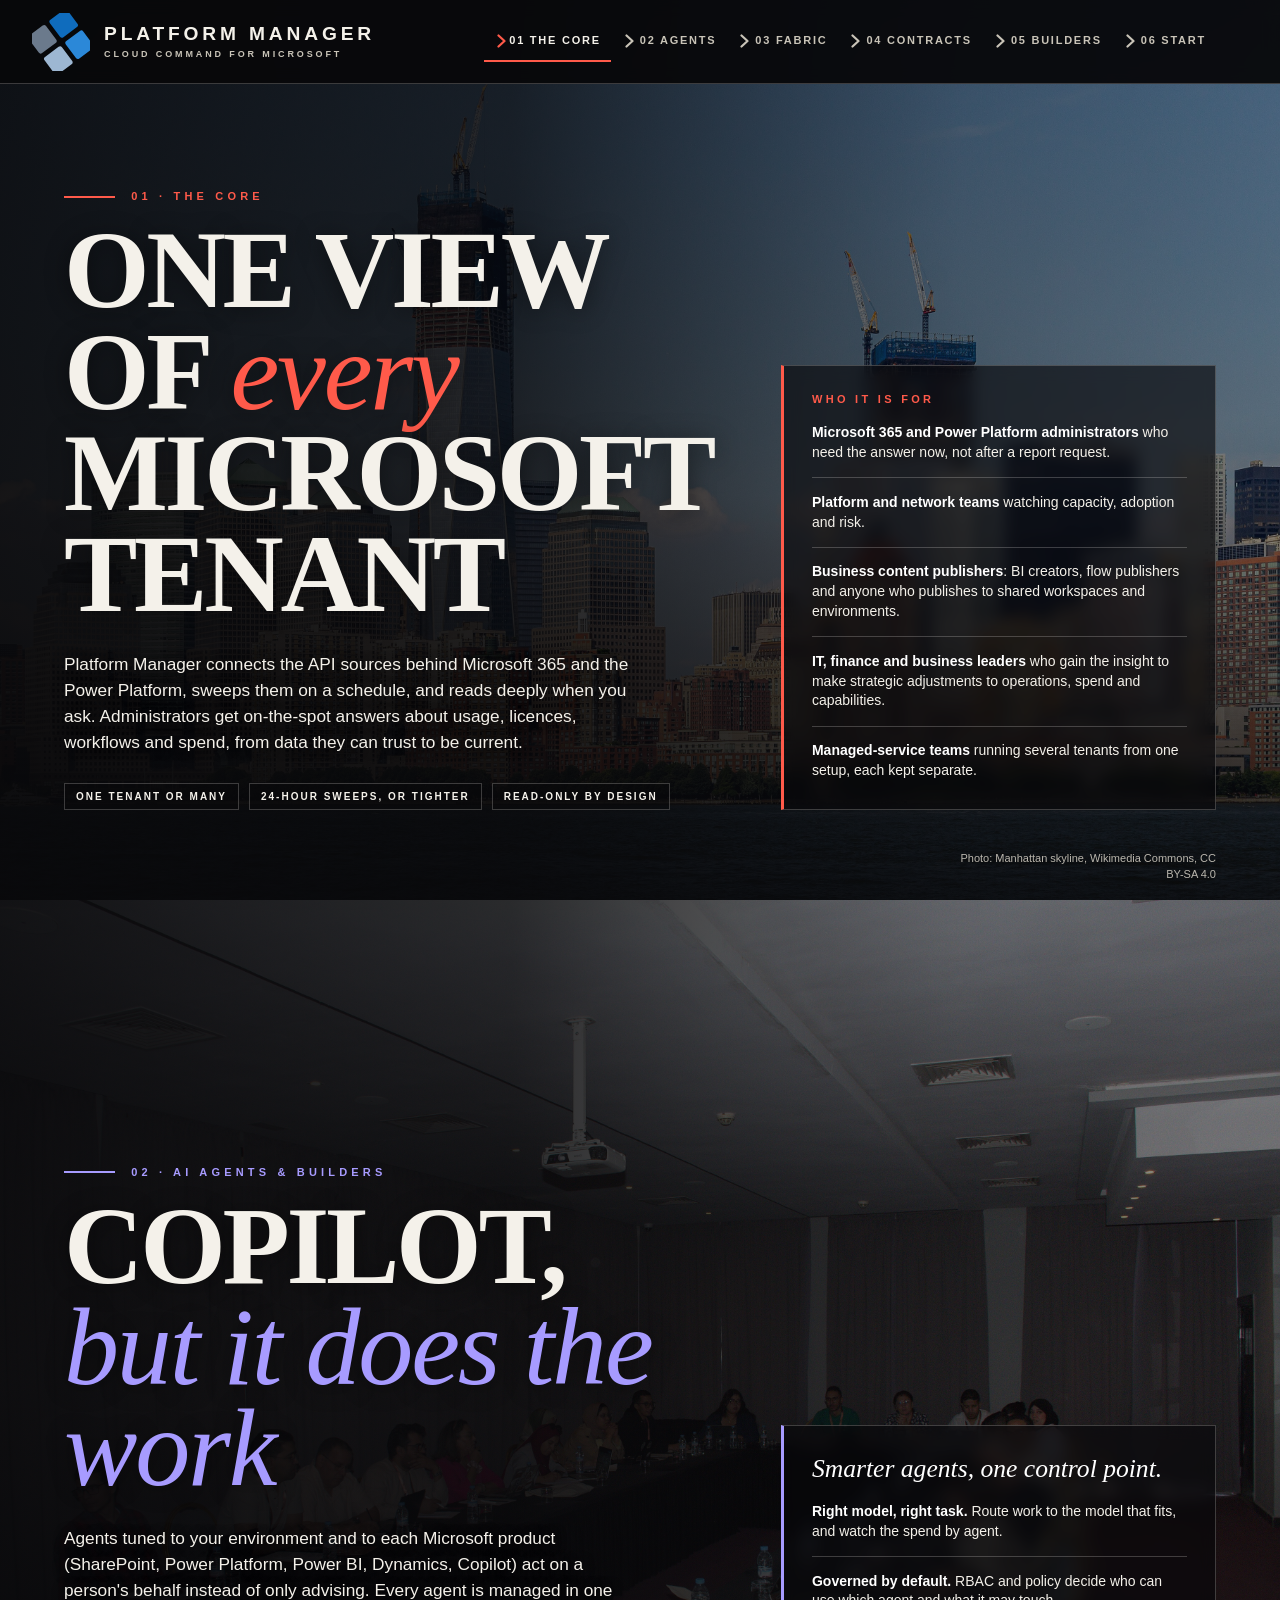
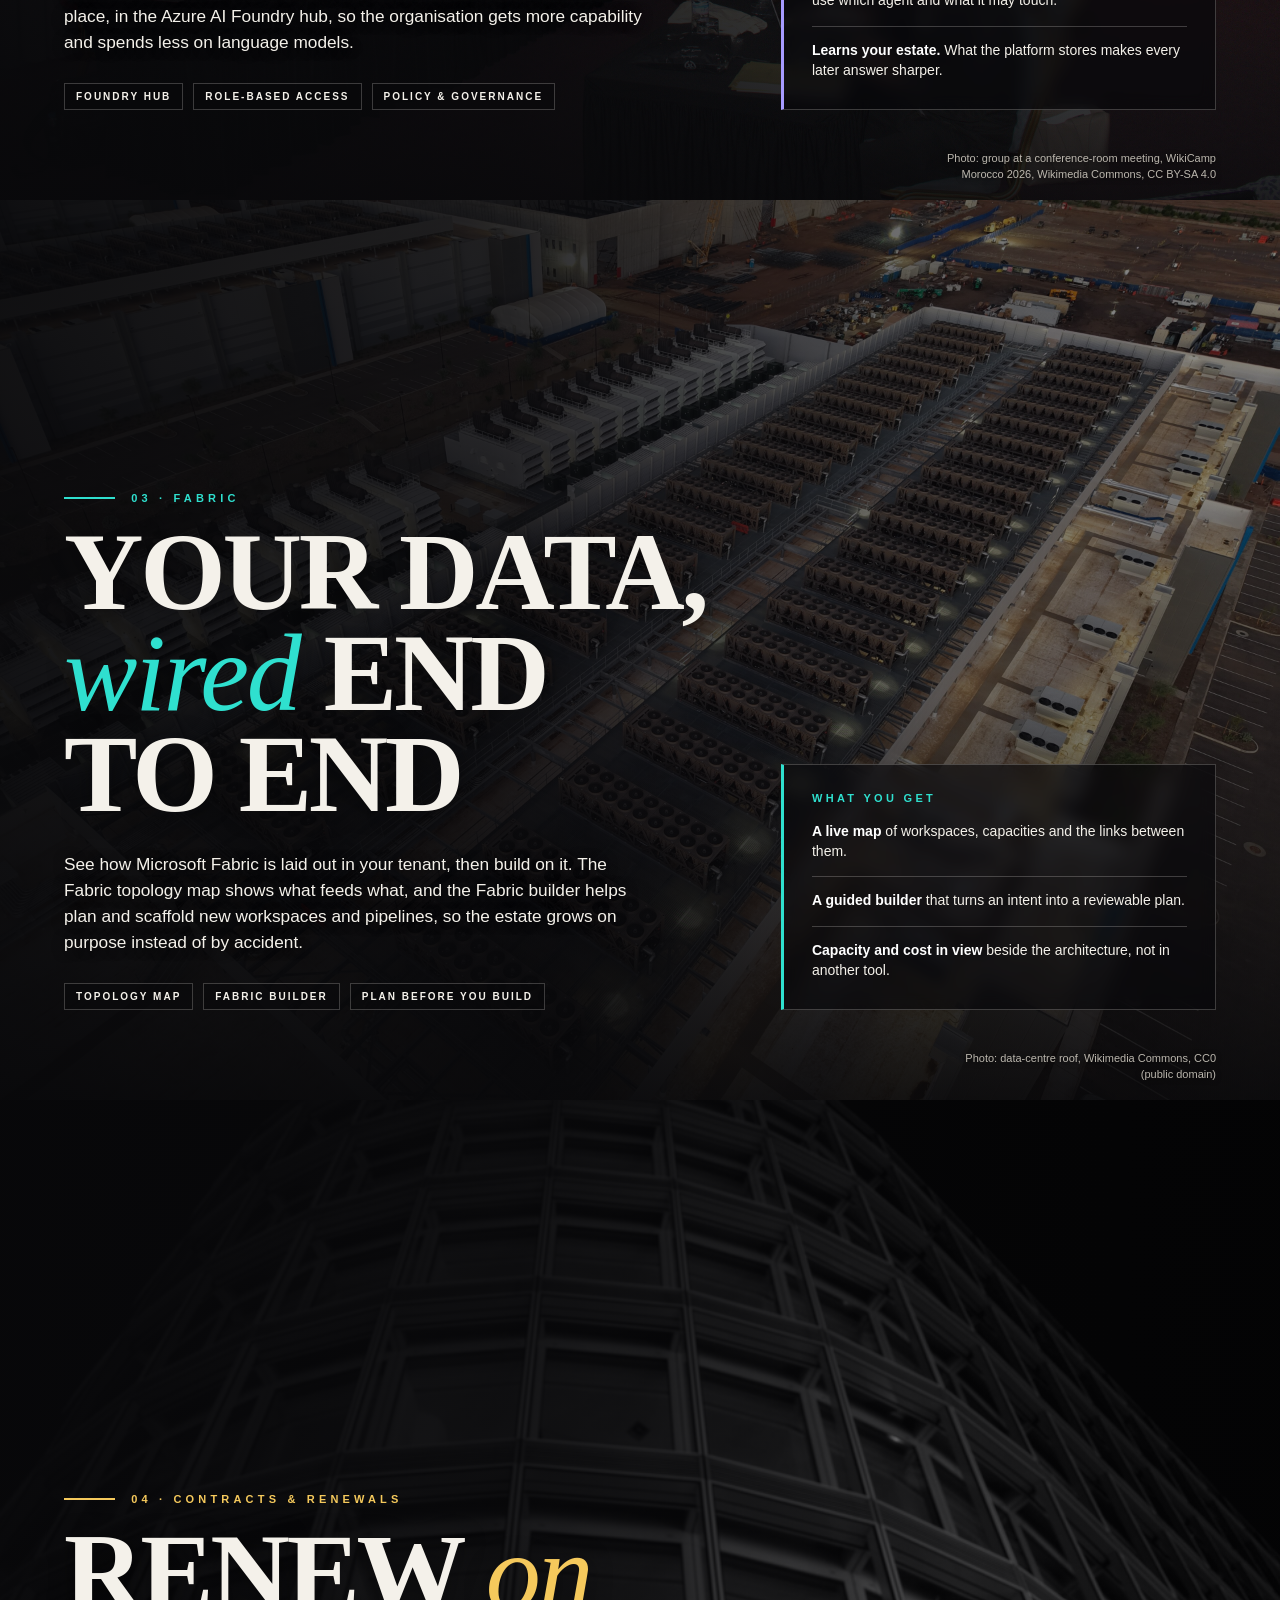
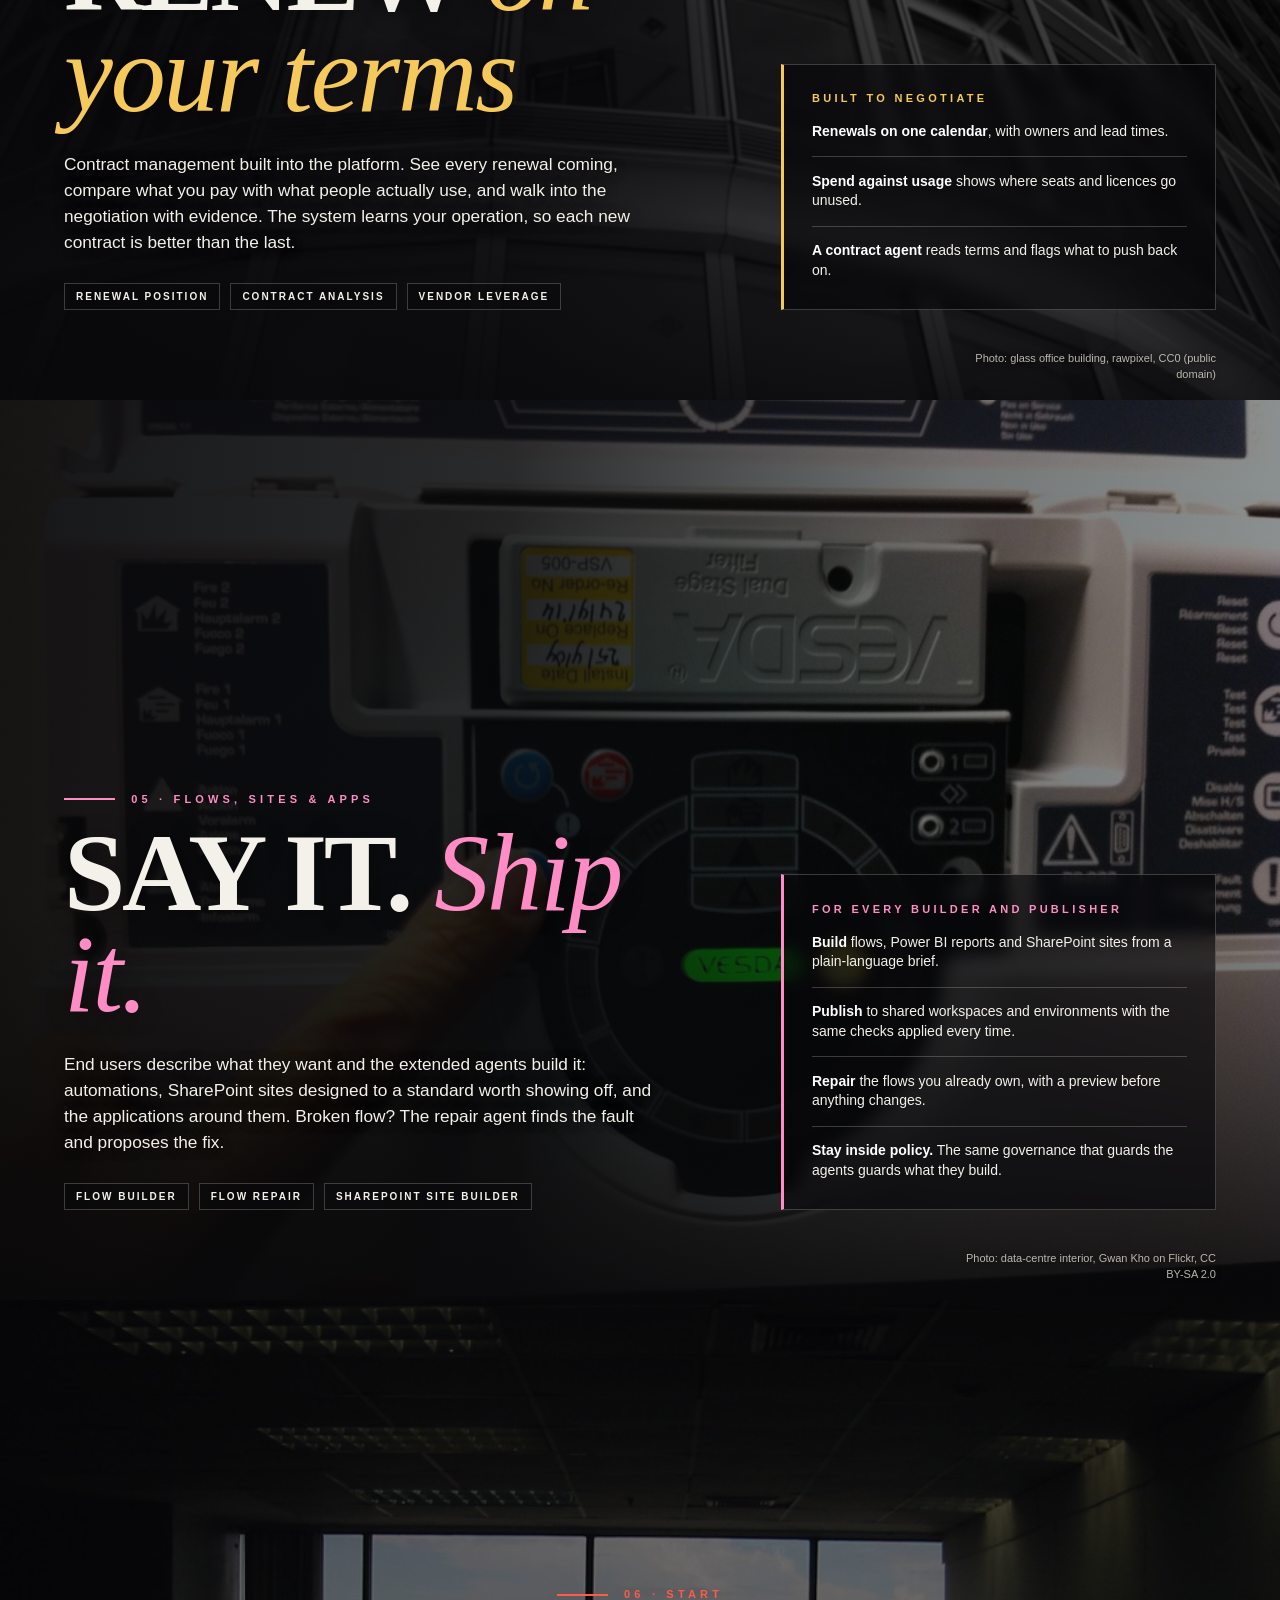
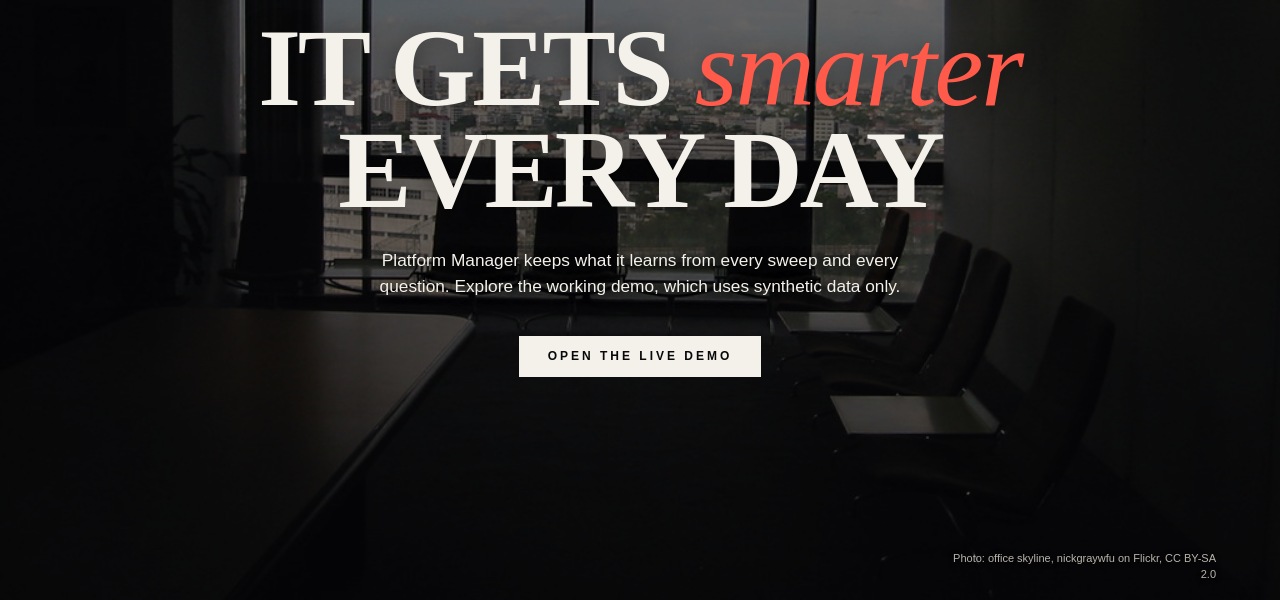
==== commit be4d48c8: "Showcase: app logo in the bar and favicon; photos for every chapter Co-Authored-By: Claude Haiku 5.5" ====
--- a/showcase.html
+++ b/showcase.html
@@ -4,6 +4,7 @@
 <meta charset="utf-8">
 <meta name="viewport" content="width=device-width, initial-scale=1">
 <title>Platform Manager: The Showcase</title>
+<link rel="icon" type="image/svg+xml" href="assets/img/favicon.svg">
 <meta name="description" content="Platform Manager connects your Microsoft data sources, puts governed AI agents in every user's hands, and gets smarter with every question.">
 <style>
 :root{
@@ -23,8 +24,7 @@
 /* ---------- locked top bar: rotating logo + chevron section selector ---------- */
 .bar{position:fixed;inset:0 0 auto 0;z-index:30;height:var(--bar);display:flex;align-items:center;gap:clamp(16px,2.5vw,48px);padding:0 var(--pad) 0 clamp(16px,2.5vw,40px);background:rgba(8,8,10,.94);border-bottom:1px solid var(--line);backdrop-filter:blur(8px)}
 .brand{display:flex;align-items:center;gap:14px;text-decoration:none;flex:0 0 auto}
-.mark{width:58px;height:58px;display:block;animation:spin 16s linear infinite;transform-origin:50% 50%}
-@keyframes spin{to{transform:rotate(360deg)}}
+.mark{width:58px;height:58px;display:block}
 .word{font:800 clamp(15px,1.5vw,24px)/1 var(--sans);letter-spacing:.2em;text-transform:uppercase;white-space:nowrap}
 .word small{display:block;font:600 clamp(9px,.7vw,11px)/1 var(--sans);letter-spacing:.32em;color:var(--muted);margin-top:6px}
 .chev{display:flex;align-items:center;gap:4px;overflow-x:auto;scrollbar-width:none;min-width:0;flex:1 1 auto;justify-content:flex-end}
@@ -99,15 +99,15 @@
 <!-- Locked top bar: stays on screen while scrolling. The logo spins; the chevrons jump to each chapter and show where you are. -->
 <header class="bar" id="bar">
   <a class="brand" href="#core" aria-label="Platform Manager, back to the start">
-    <svg class="mark" viewBox="0 0 64 64" aria-hidden="true">
-      <g fill="none" stroke="#f4f1ea" stroke-width="2.2">
-        <circle cx="32" cy="32" r="28" stroke-opacity=".35"/>
-        <circle cx="32" cy="32" r="19" stroke-opacity=".6"/>
-        <circle cx="32" cy="32" r="10"/>
-      </g>
-      <circle cx="32" cy="32" r="4.5" fill="#ff5a4a"/>
-      <g fill="#f4f1ea"><circle cx="32" cy="4" r="3"/><circle cx="56" cy="46" r="3"/><circle cx="8" cy="46" r="3"/></g>
-    </svg>
+    <svg class="mark" viewBox="0 0 48 48" aria-hidden="true" focusable="false">
+  <g>
+    <animateTransform attributeName="transform" type="rotate" from="0 24 24" to="360 24 24" dur="16s" repeatCount="indefinite"/>
+    <rect x="4" y="4" width="18" height="18" rx="2" fill="#0f6cbd"/>
+    <rect x="26" y="4" width="18" height="18" rx="2" fill="#2b88d8"/>
+    <rect x="4" y="26" width="18" height="18" rx="2" fill="#6b7a8c"/>
+    <rect x="26" y="26" width="18" height="18" rx="2" fill="#9db7d2"/>
+  </g>
+</svg>
     <span class="word">Platform Manager<small>Cloud command for Microsoft</small></span>
   </a>
   <nav class="chev" aria-label="Chapters">
@@ -193,7 +193,7 @@
 
 <!-- 04 · CONTRACTS -->
 <section class="slide s4" id="contracts" aria-labelledby="t4">
-  <div class="bg" style="background:radial-gradient(ellipse at 80% 70%,#5a4312 0%,#1a1408 60%,#08080a 100%)" aria-hidden="true"></div>
+  <img class="bg" src="assets/img/showcase/hero-contracts.jpg" alt="" aria-hidden="true">
   <div class="scrim" aria-hidden="true"></div>
   <div class="wrap">
     <div>
@@ -211,11 +211,12 @@
       </ul>
     </aside>
   </div>
+  <p class="credit">Photo: glass office building, rawpixel, CC0 (public domain)</p>
 </section>
 
 <!-- 05 · BUILDERS -->
 <section class="slide s5" id="builders" aria-labelledby="t5">
-  <div class="bg" style="background:radial-gradient(ellipse at 20% 80%,#5c1b3a 0%,#1d0a14 60%,#08080a 100%)" aria-hidden="true"></div>
+  <img class="bg" src="assets/img/showcase/hero-builders.jpg" alt="" aria-hidden="true">
   <div class="scrim" aria-hidden="true"></div>
   <div class="wrap">
     <div>
@@ -234,11 +235,12 @@
       </ul>
     </aside>
   </div>
+  <p class="credit">Photo: data-centre interior, Gwan Kho on Flickr, CC BY-SA 2.0</p>
 </section>
 
 <!-- 06 · START -->
 <section class="slide s6" id="start" aria-labelledby="t6">
-  <div class="bg" style="background:radial-gradient(ellipse at 50% 50%,#4a1510 0%,#12070a 60%,#08080a 100%)" aria-hidden="true"></div>
+  <img class="bg" src="assets/img/showcase/hero-start.jpg" alt="" aria-hidden="true">
   <div class="scrim" aria-hidden="true" style="background:rgba(8,8,10,.6)"></div>
   <div class="wrap">
     <div>
@@ -248,6 +250,7 @@
       <a class="btn" href="index.html">Open the live demo</a>
     </div>
   </div>
+  <p class="credit">Photo: office skyline, nickgraywfu on Flickr, CC BY-SA 2.0</p>
 </section>
 
 <script>
